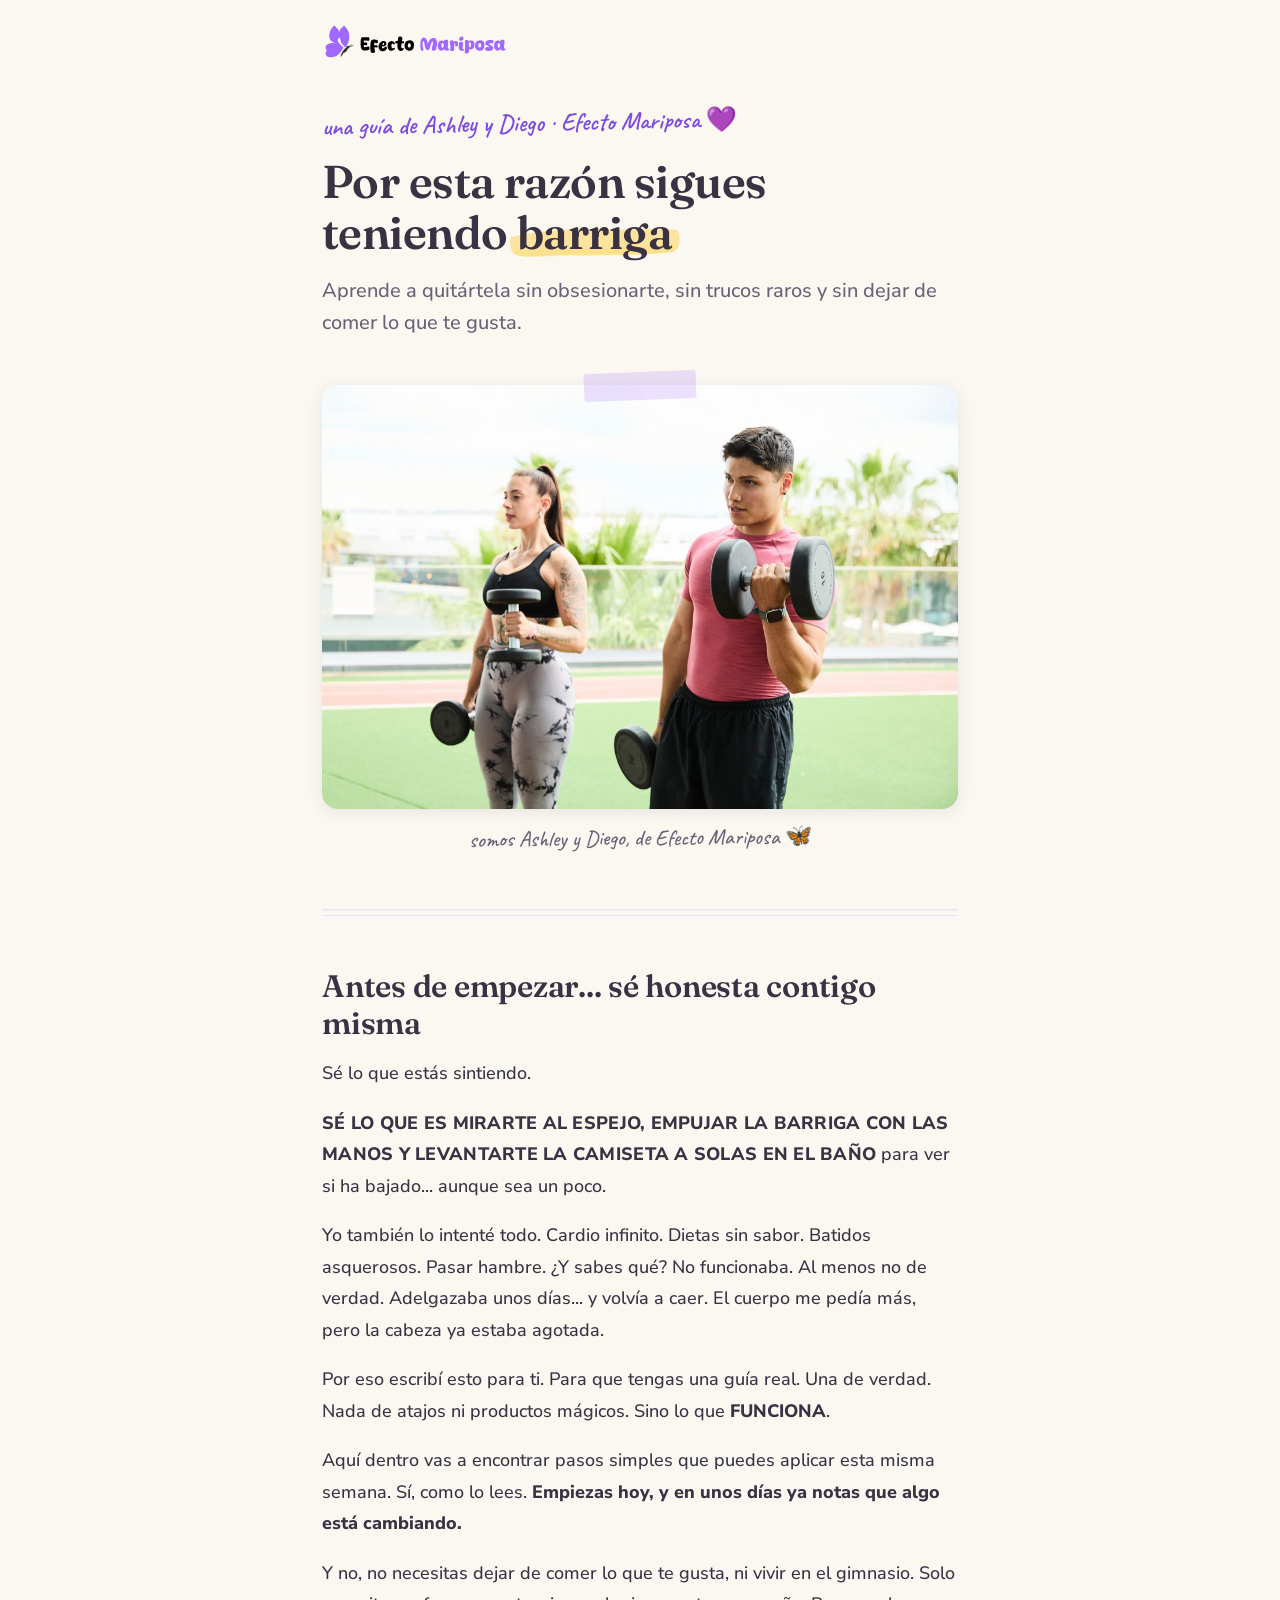
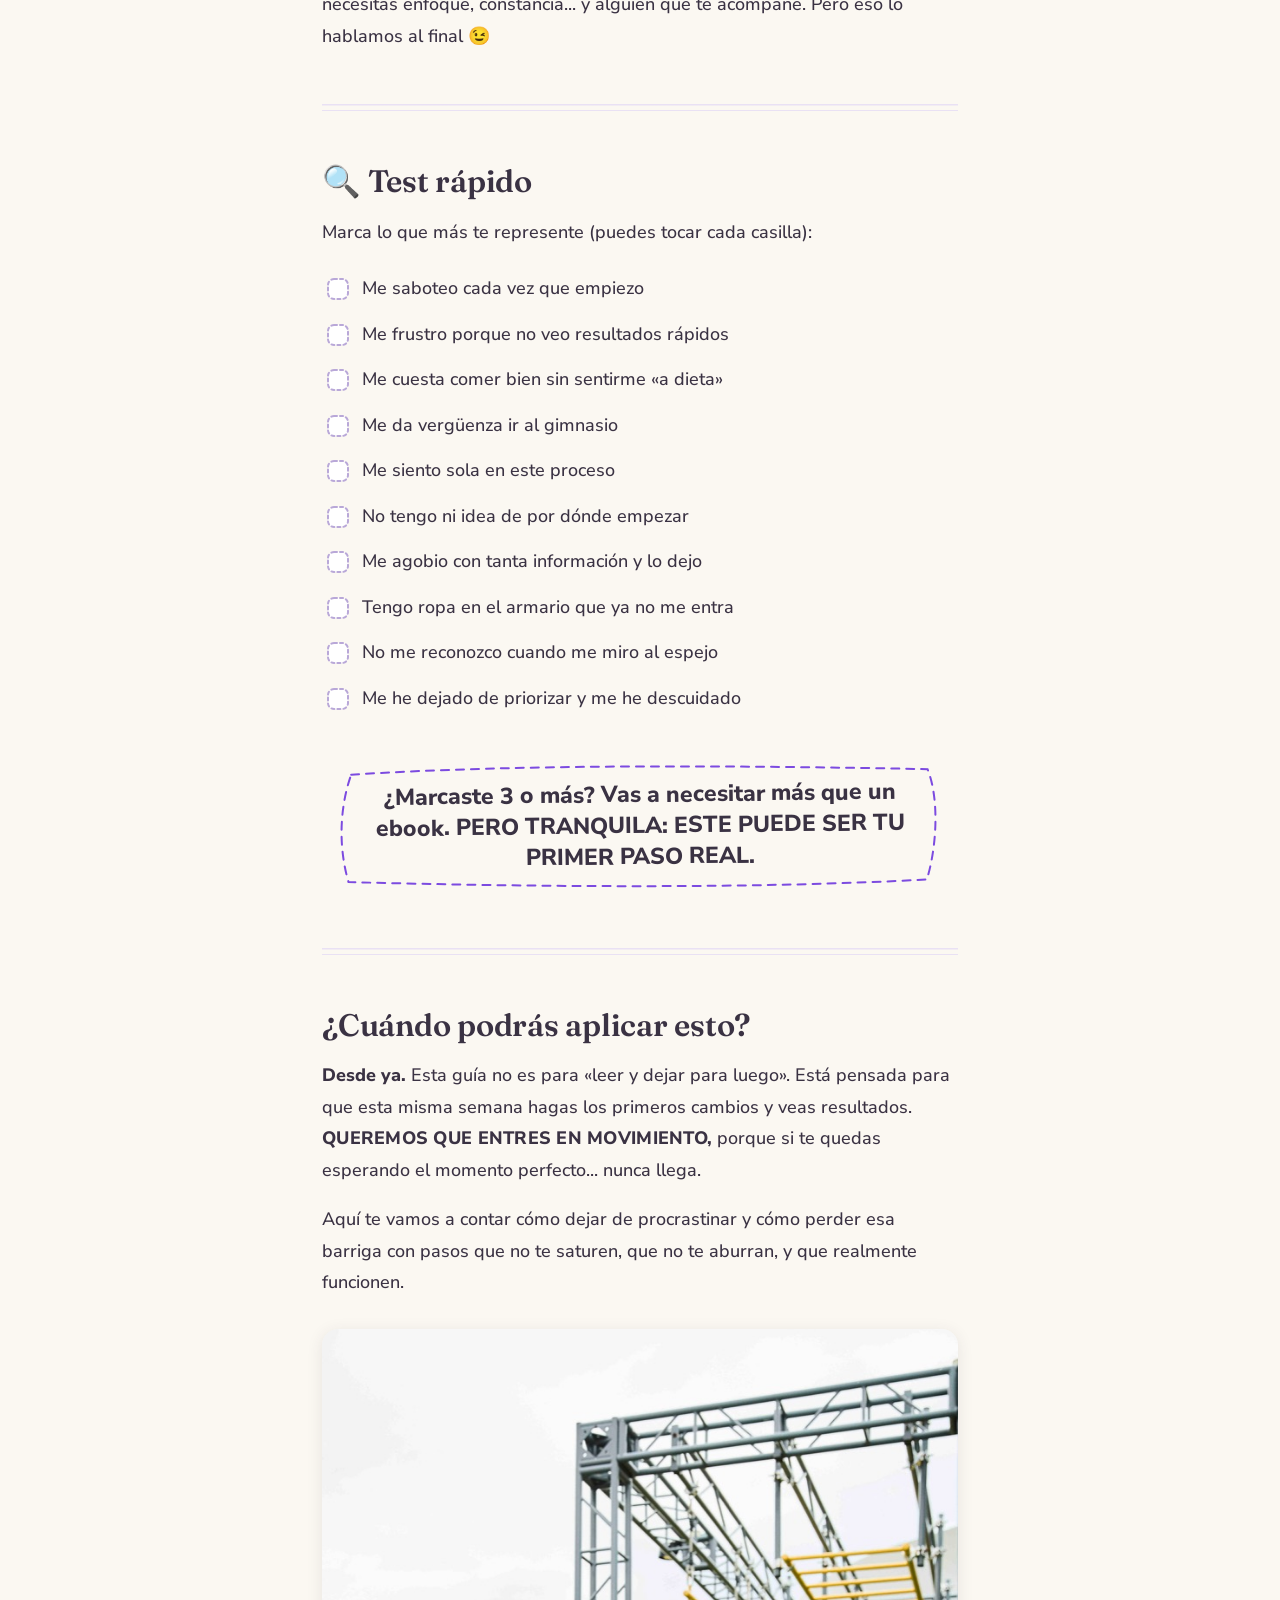
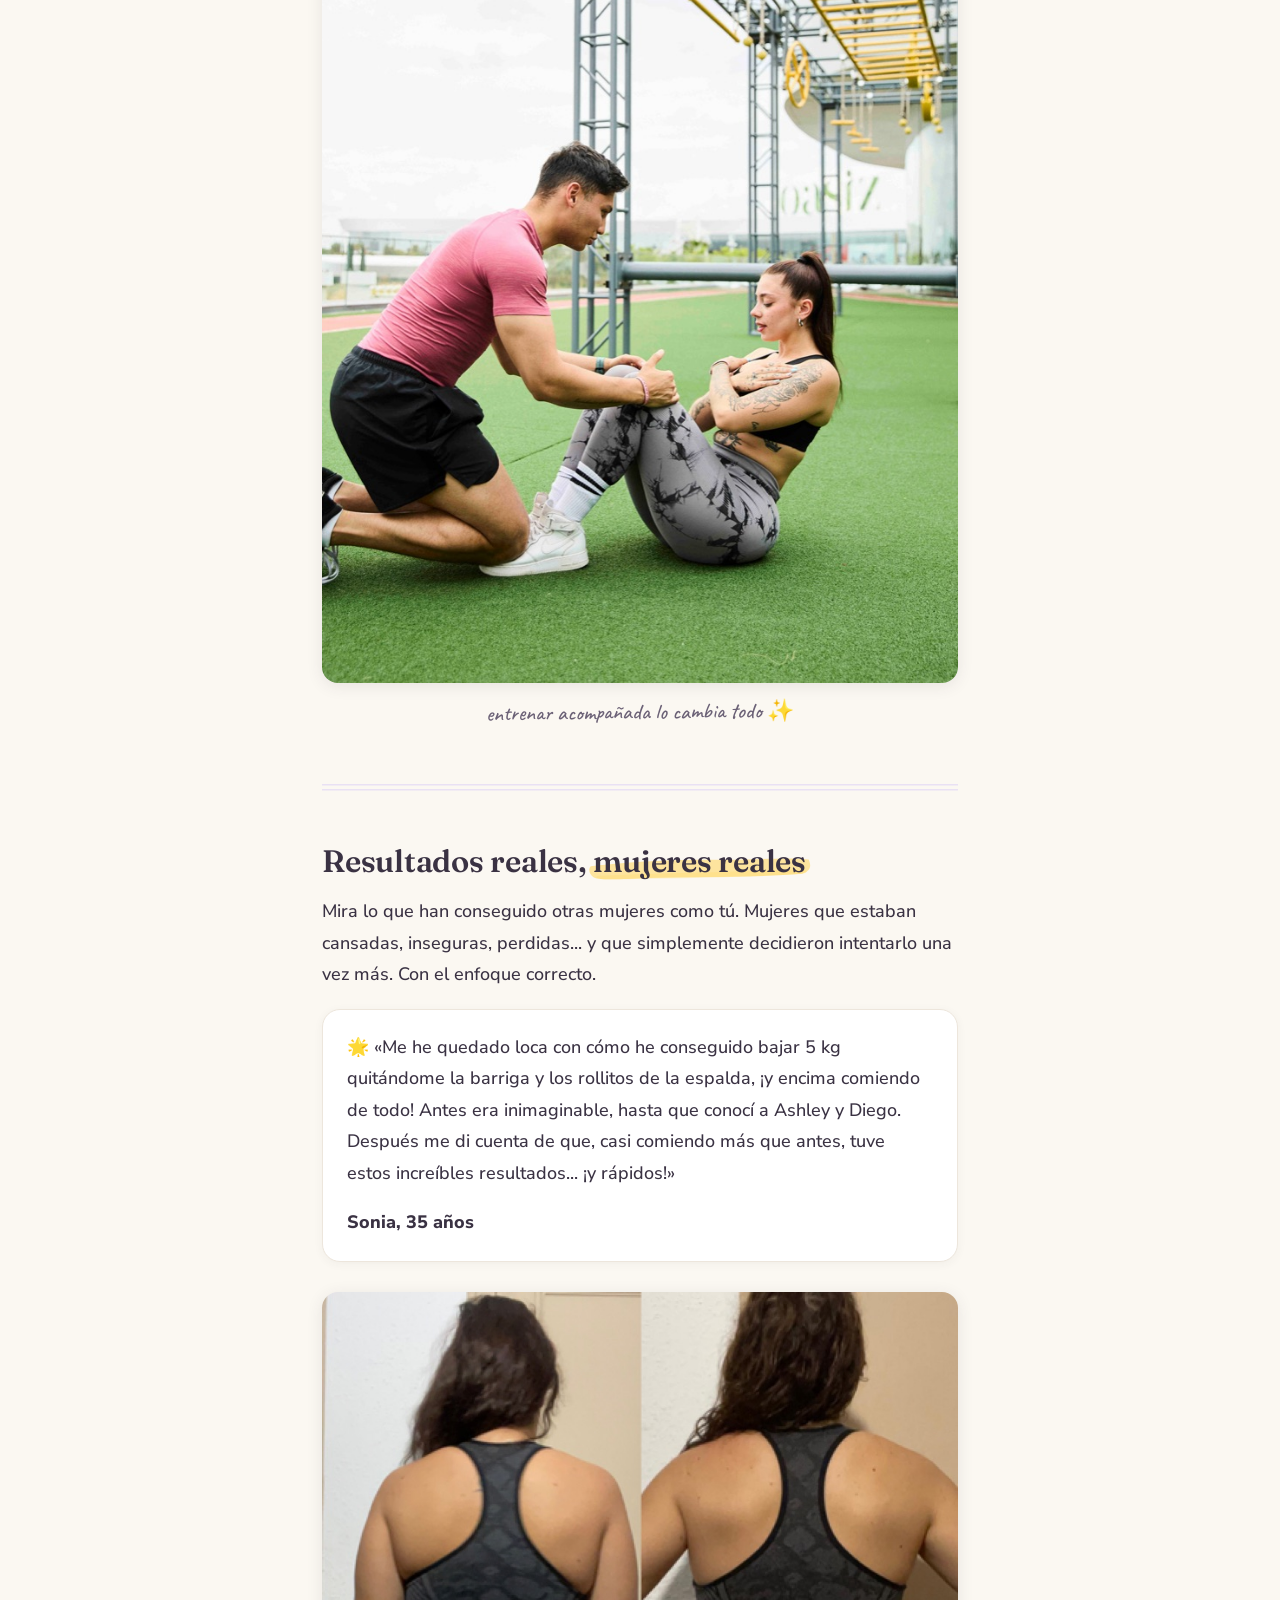
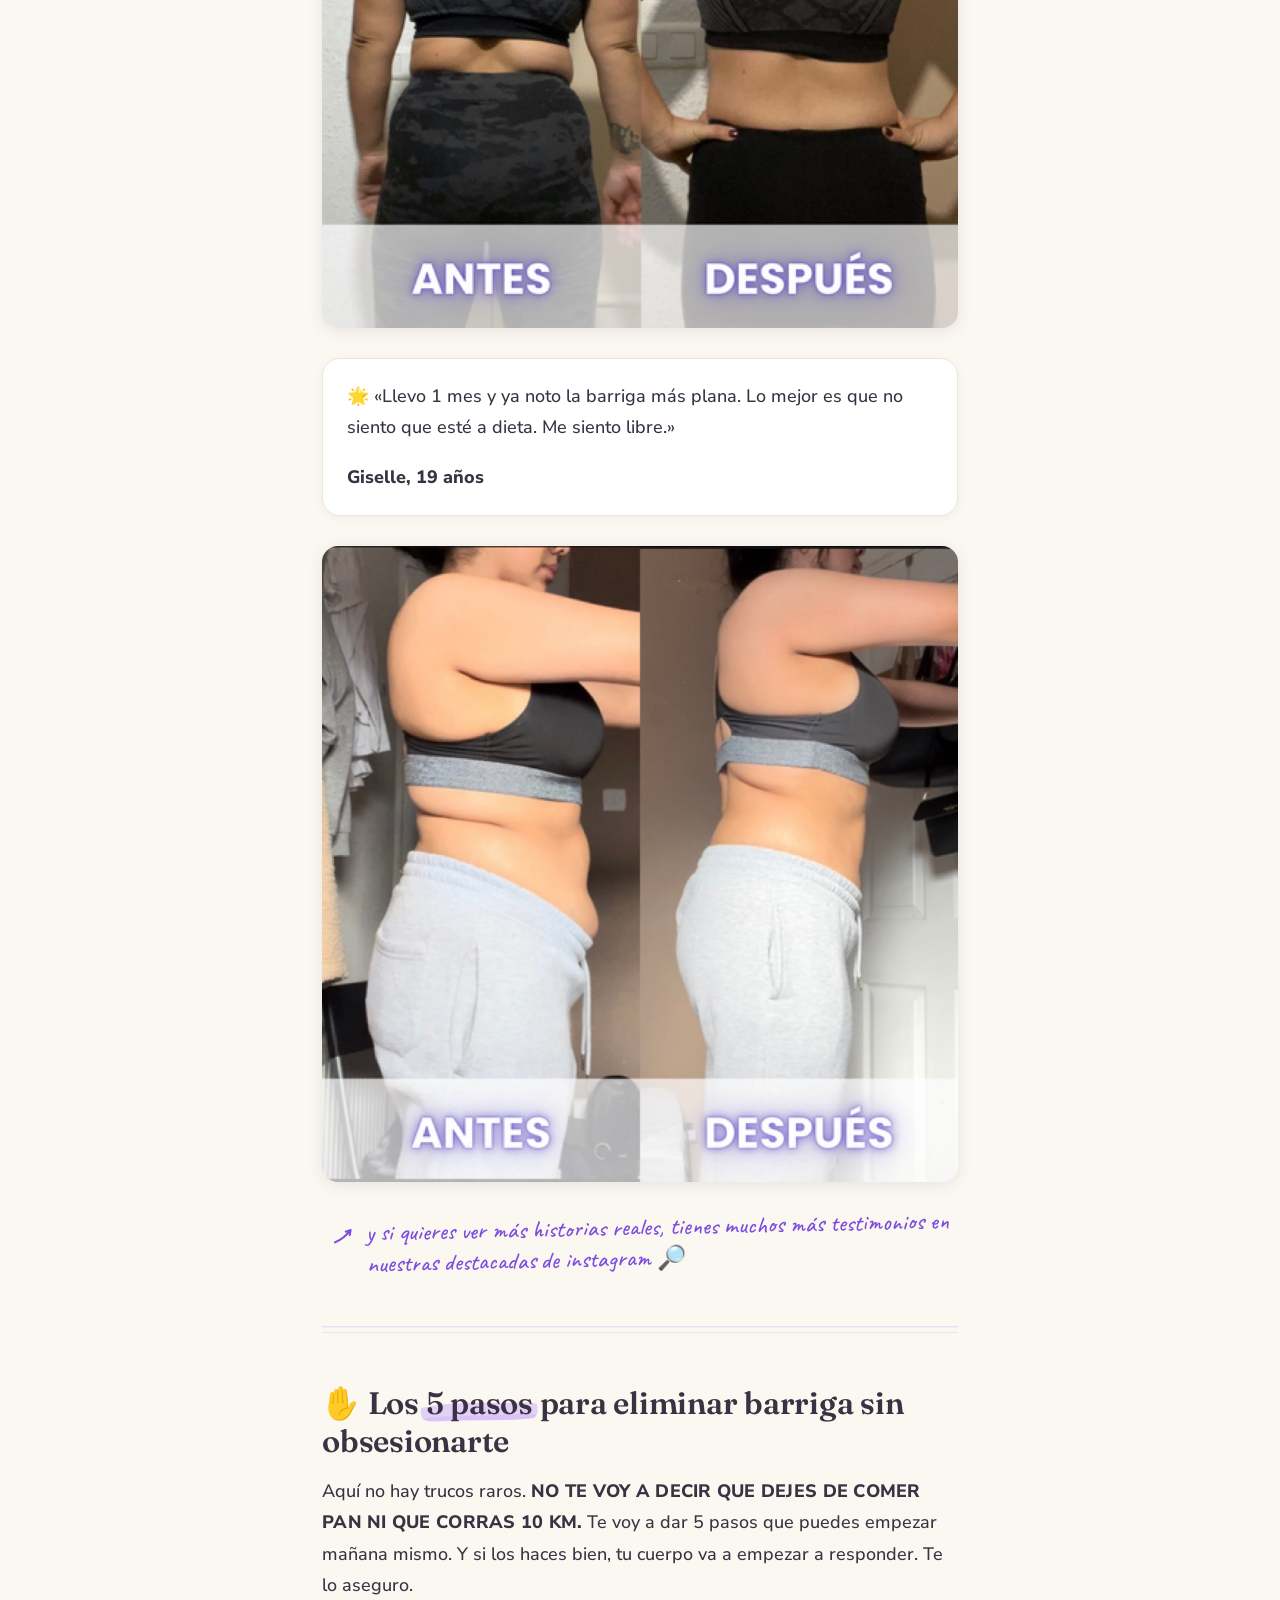
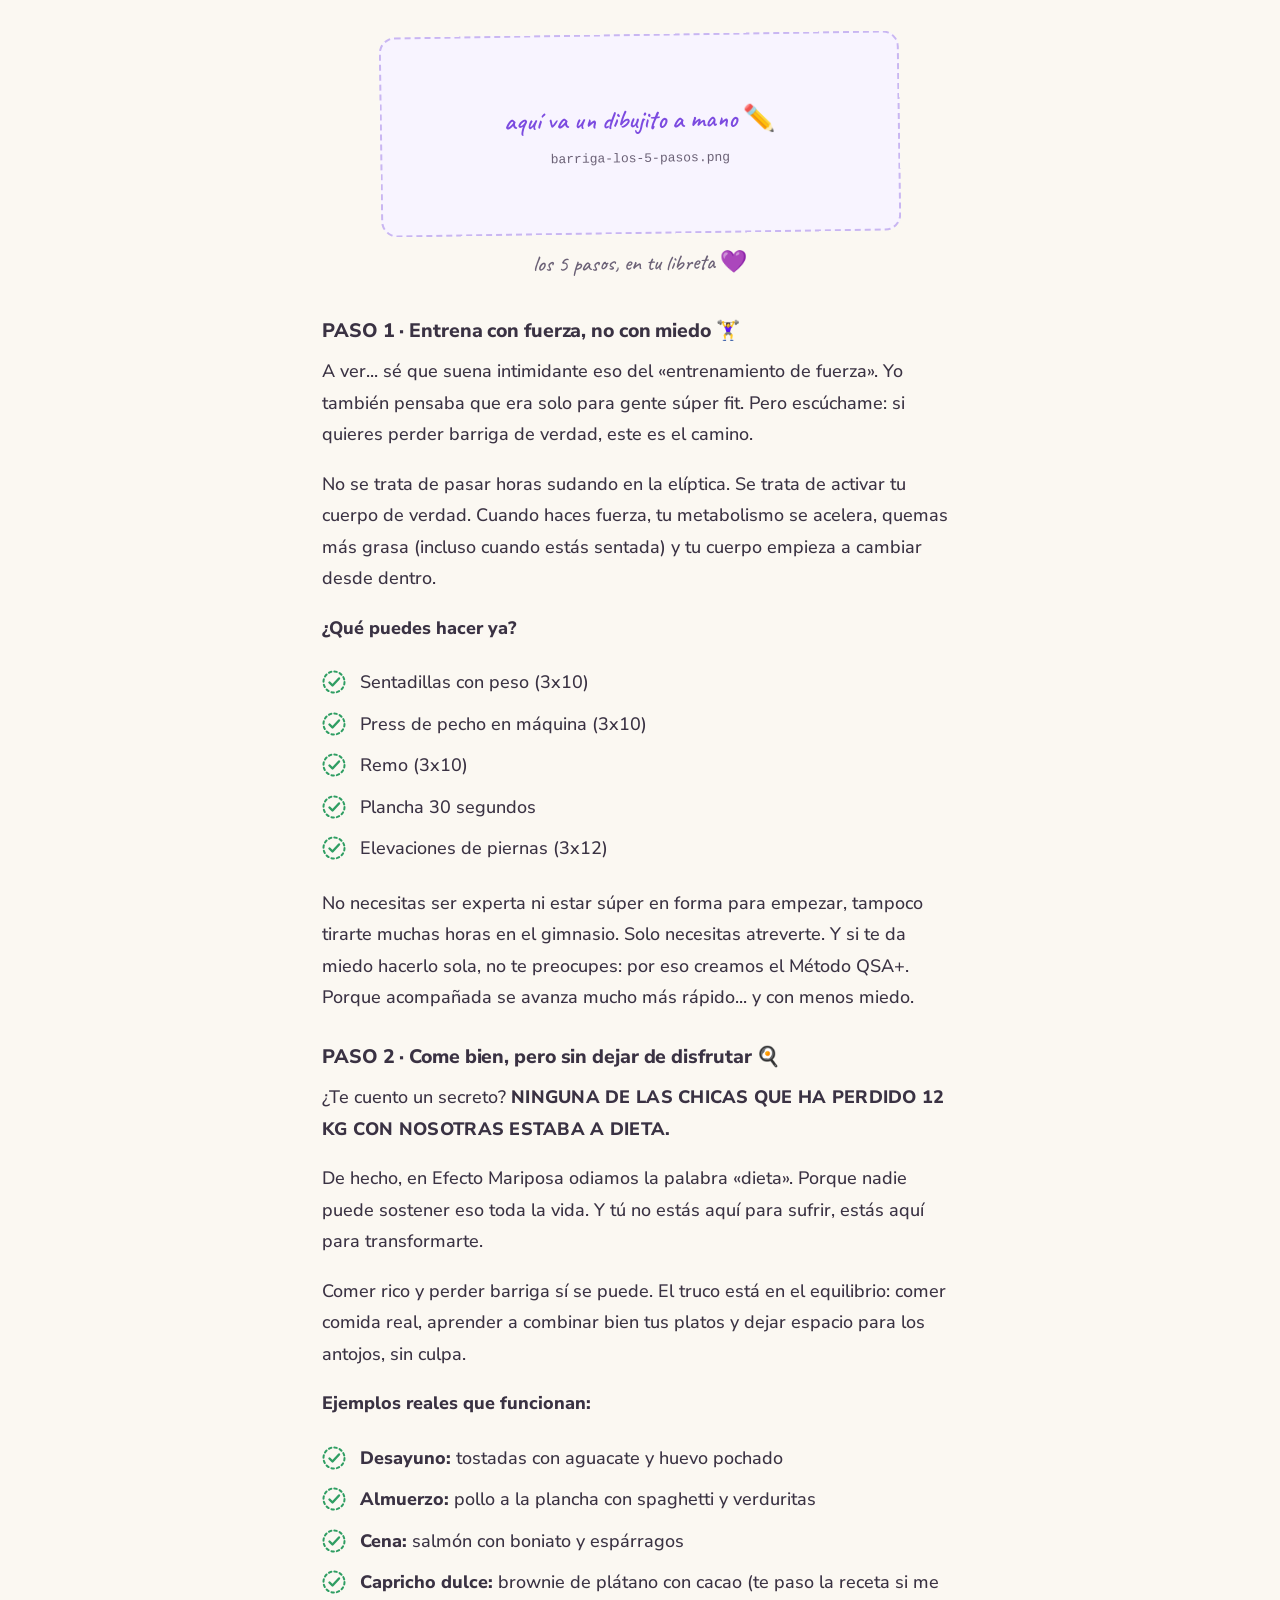
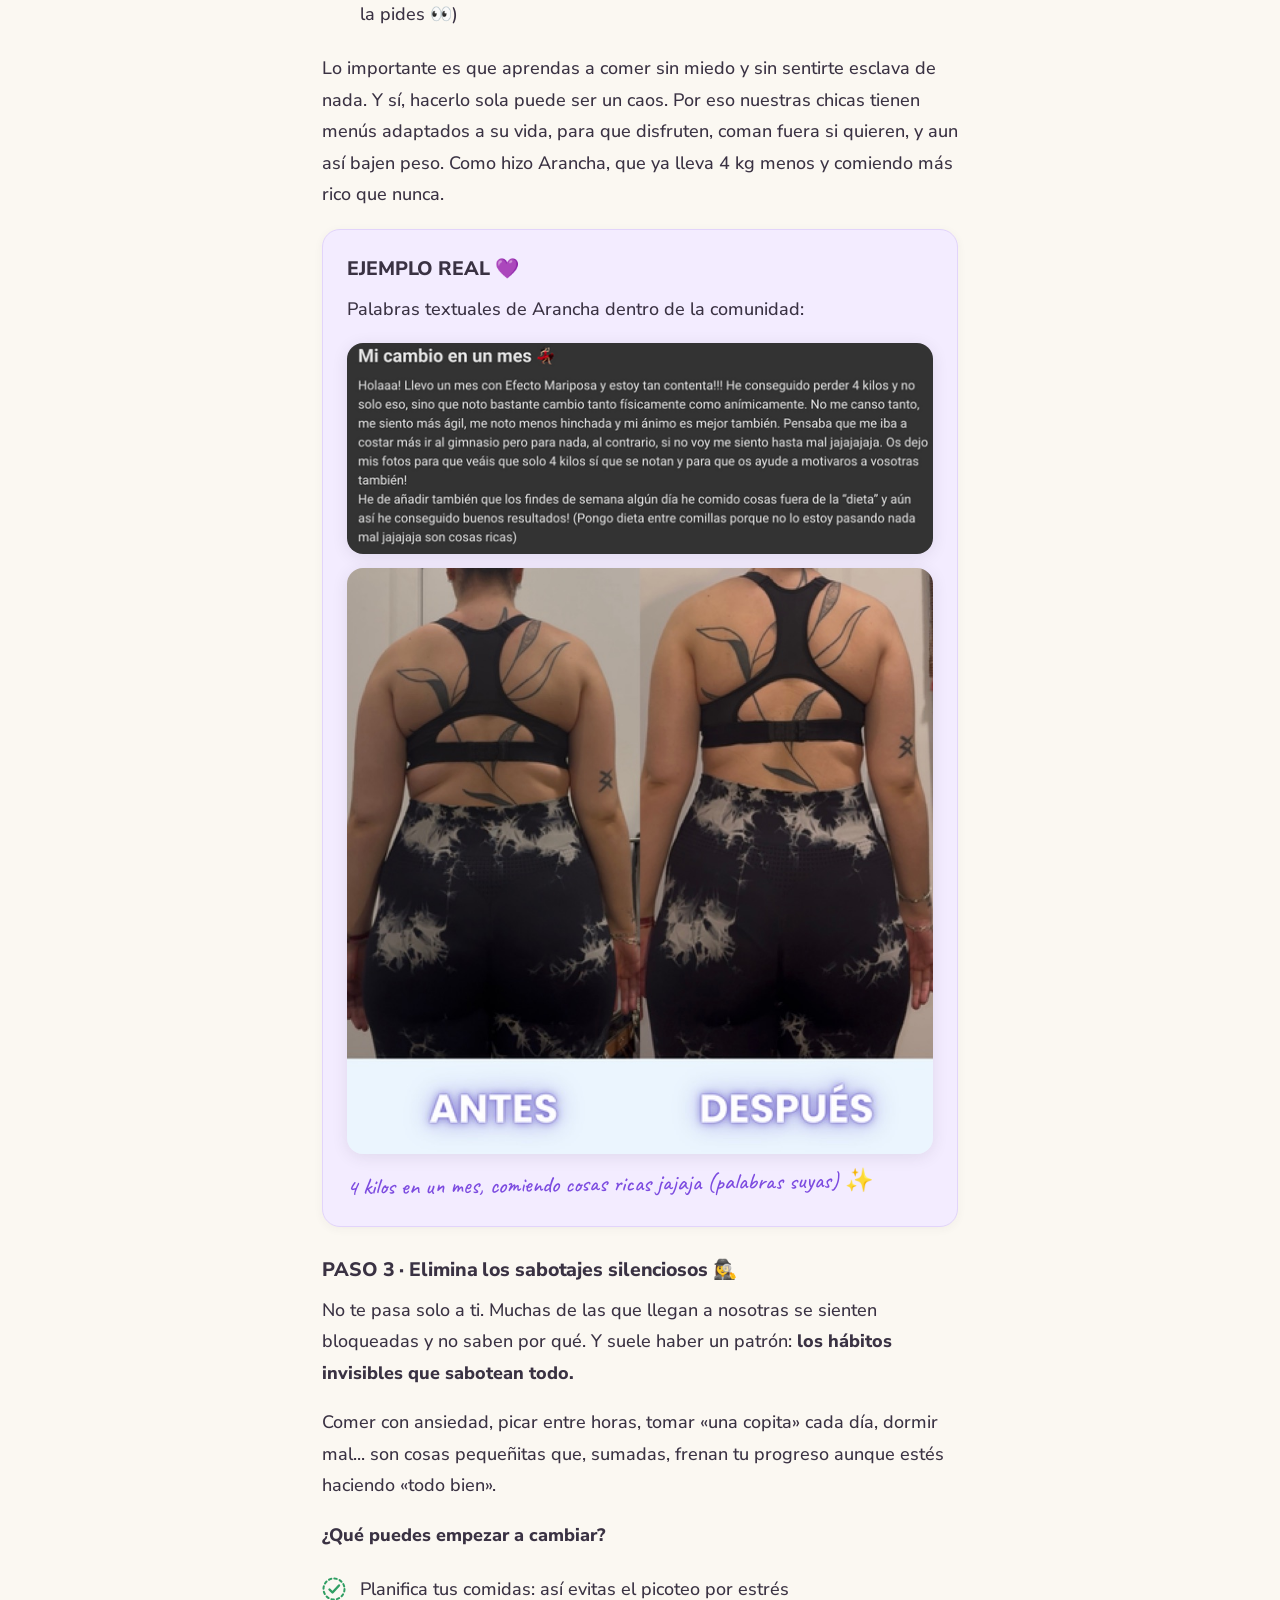
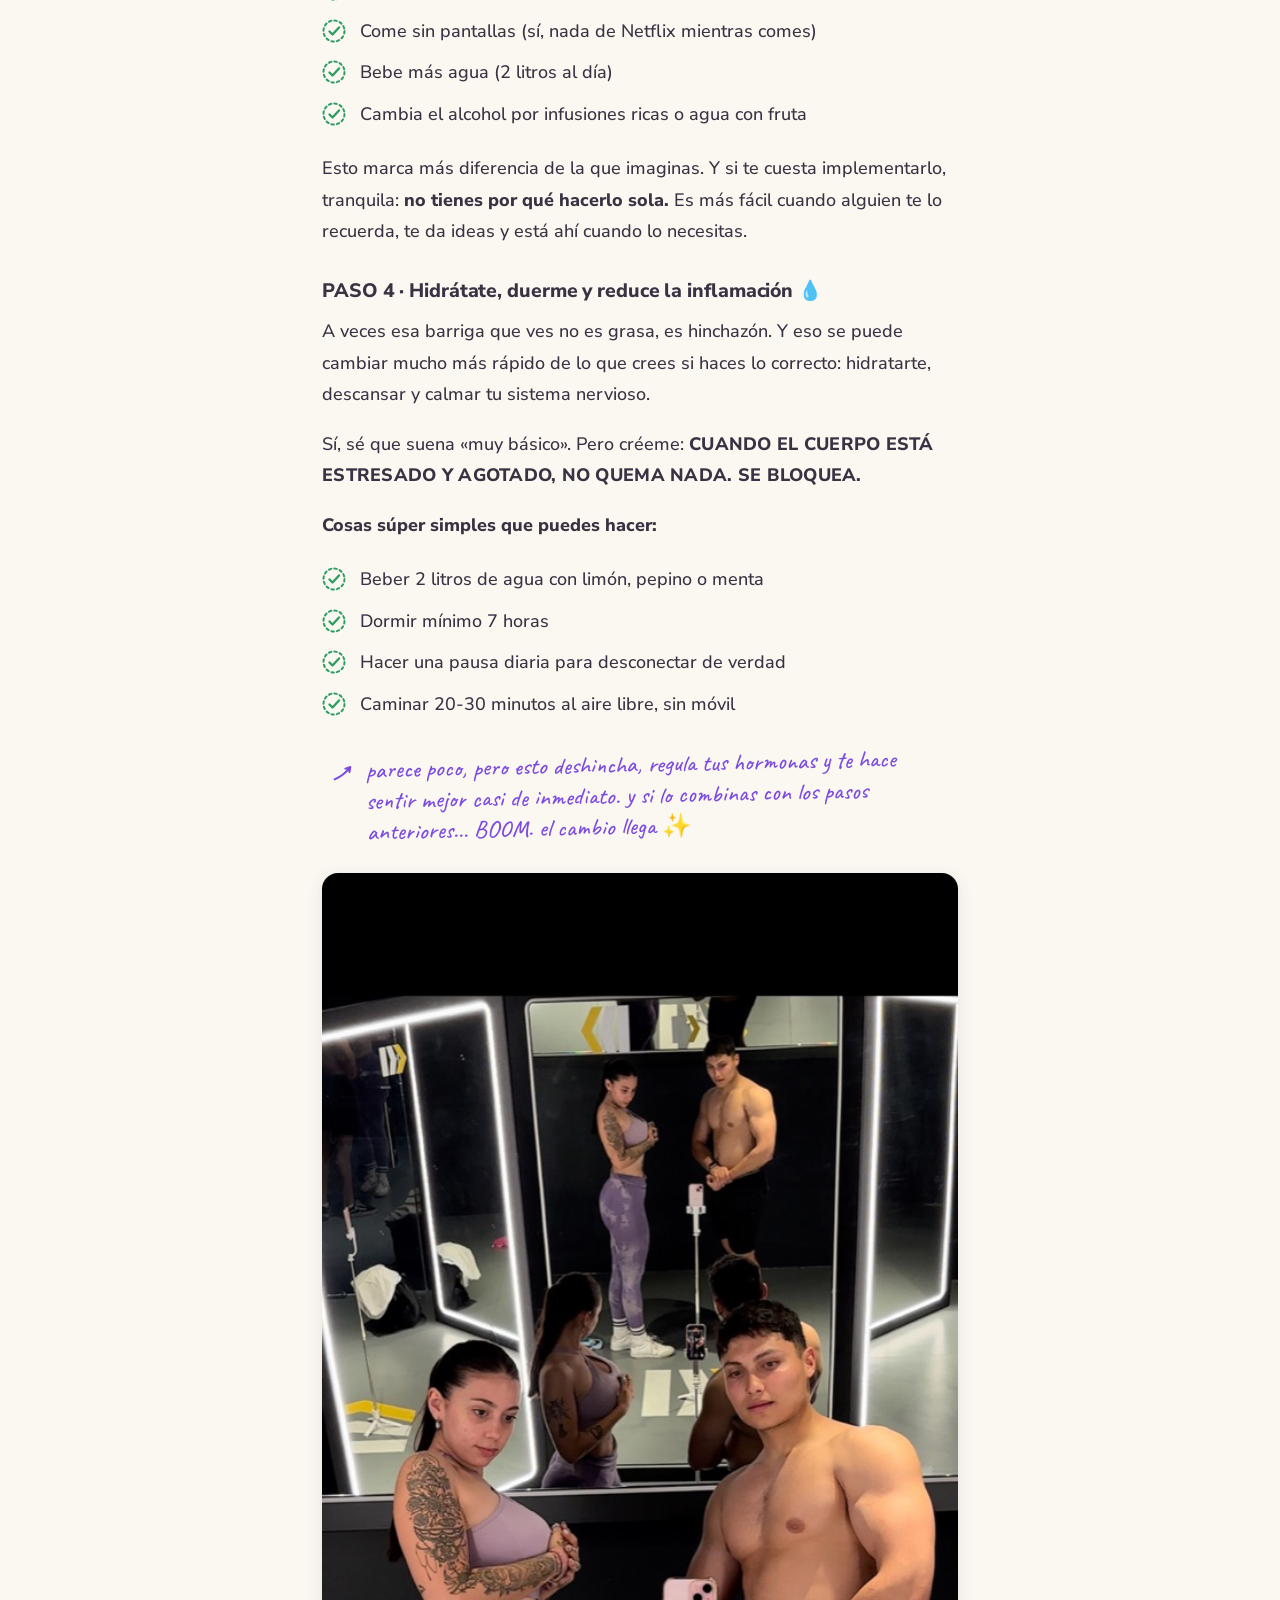
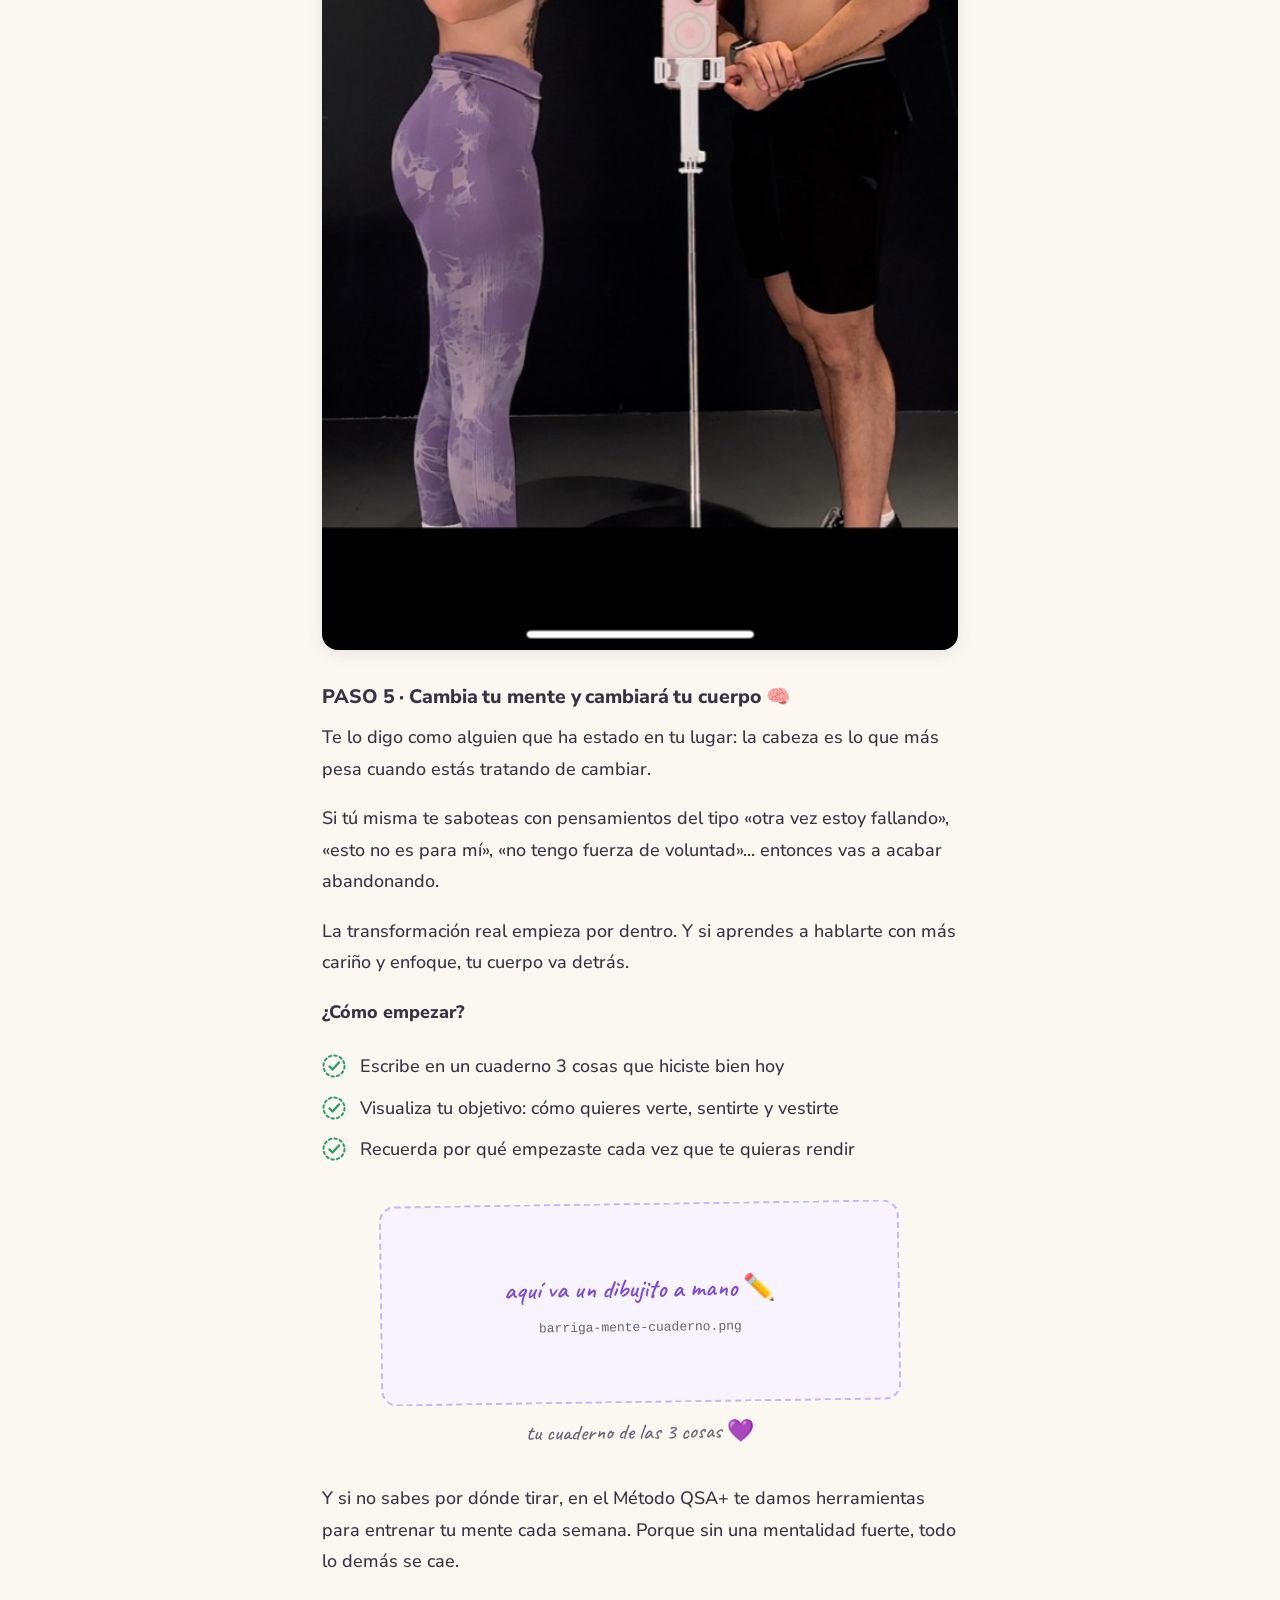
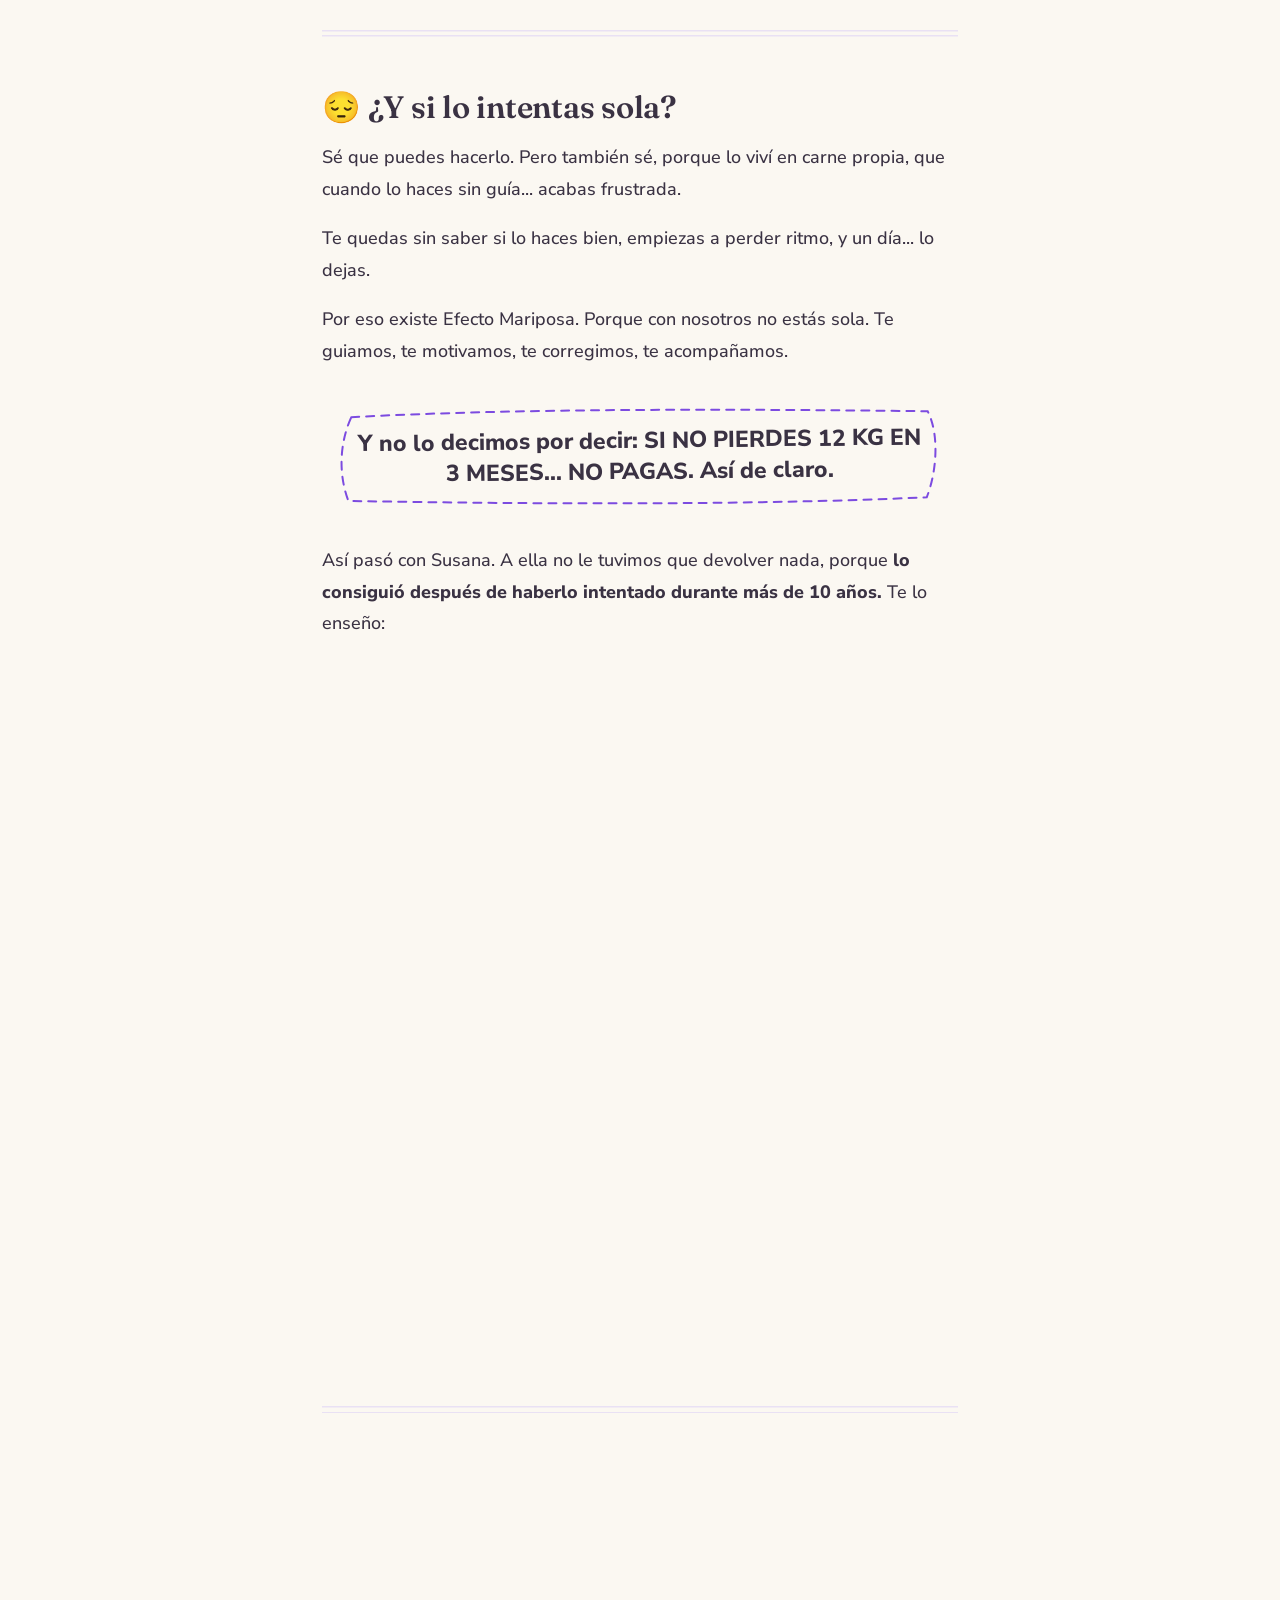
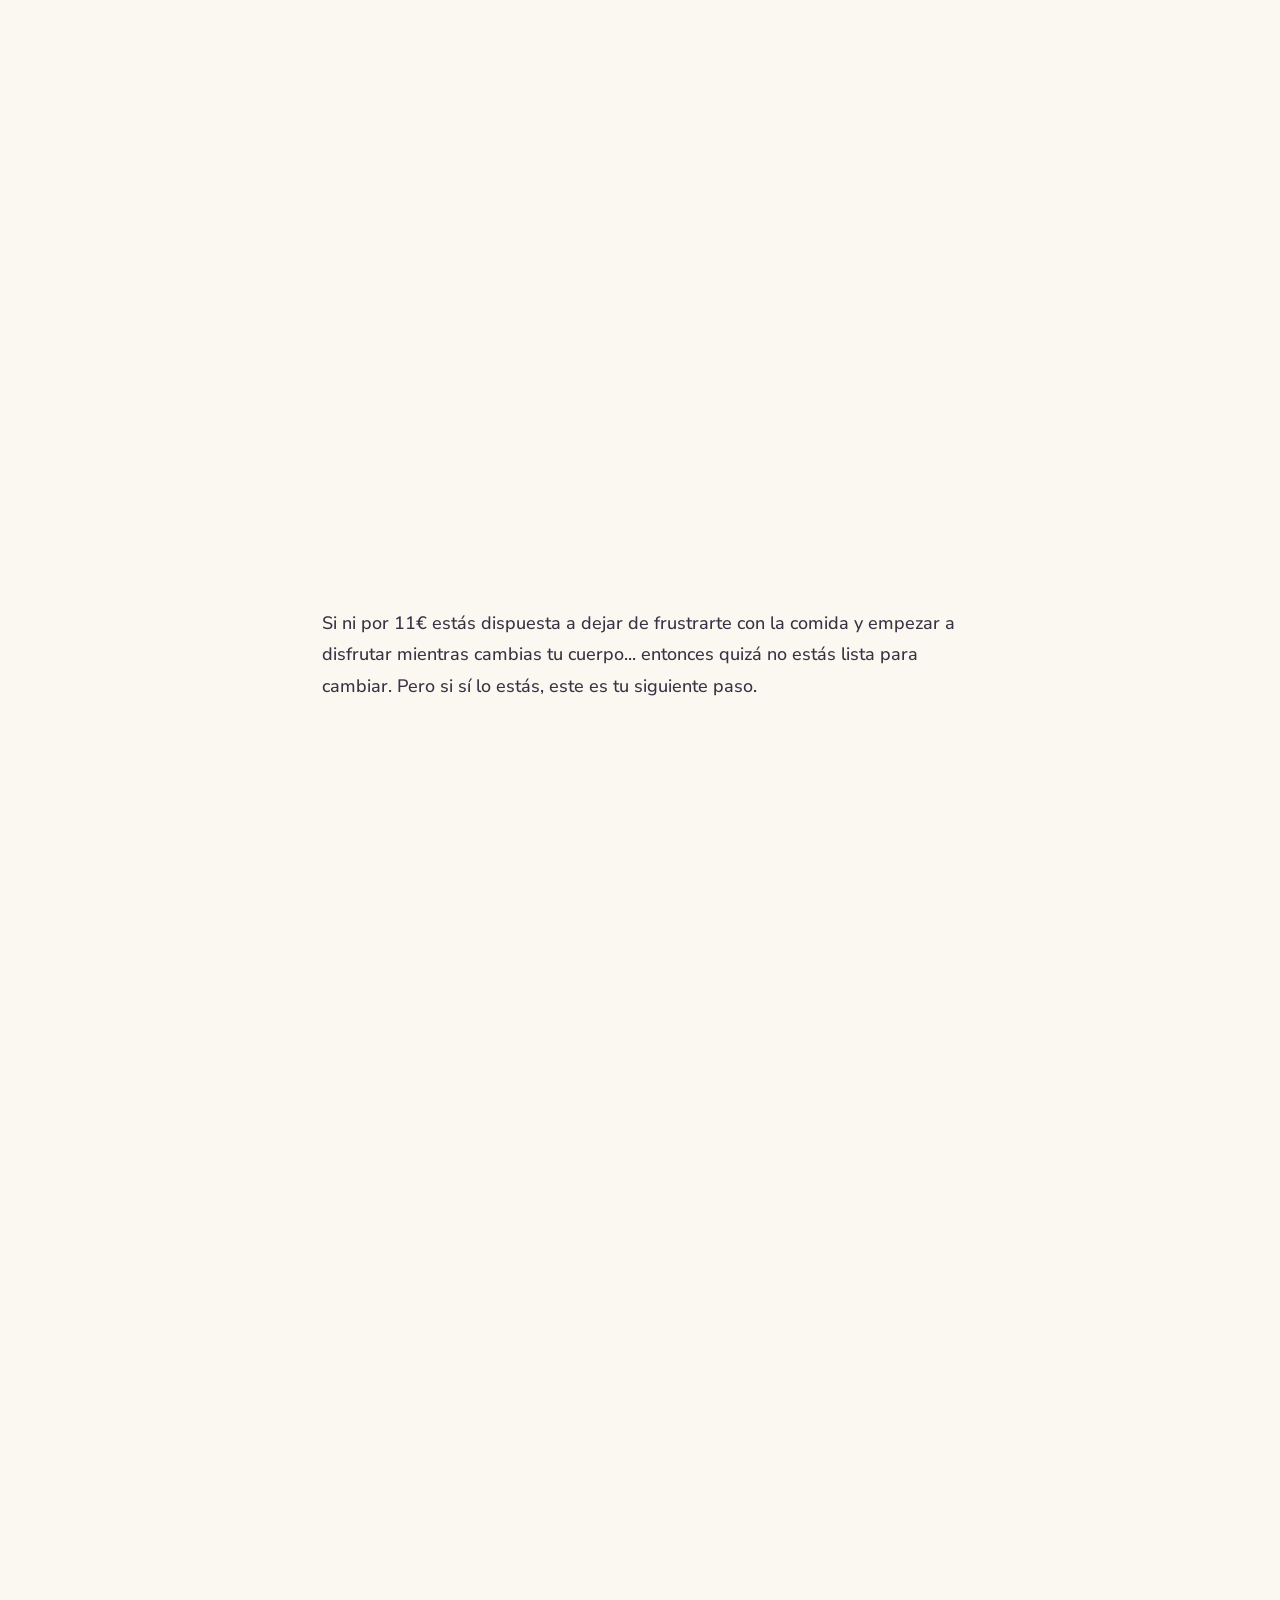
==== guia-barriga/index.html @ 2eadba4c "Recursos web Efecto Mariposa: 6 guias estilo libreta (barriga, desayunos, cenas, inflamacion, test, " ====
<!DOCTYPE html>
<html lang="es">
<head>
<meta charset="utf-8">
<meta name="viewport" content="width=device-width,initial-scale=1">
<meta name="robots" content="noindex,nofollow">
<title>Por esta razón sigues teniendo barriga · Efecto Mariposa</title>
<meta name="description" content="Aprende a quitarte la barriga sin obsesionarte: test rápido, los 5 pasos reales y resultados de mujeres reales. Una guía de Ashley y Diego · Efecto Mariposa.">
<meta property="og:title" content="Por esta razón sigues teniendo barriga 🦋">
<meta property="og:description" content="Aprende a quitártela sin obsesionarte y sin dejar de comer lo que te gusta. Una guía de Ashley y Diego 💜">
<meta property="og:image" content="https://daniel-figutech.github.io/em-recursos/assets/img/barriga-pesas.jpg">
<link rel="icon" href="data:image/svg+xml,<svg xmlns=%22http://www.w3.org/2000/svg%22 viewBox=%220 0 100 100%22><text y=%22.9em%22 font-size=%2290%22>🦋</text></svg>">
<link rel="preconnect" href="https://fonts.googleapis.com">
<link rel="preconnect" href="https://fonts.gstatic.com" crossorigin>
<link href="https://fonts.googleapis.com/css2?family=Caveat:wght@500;600;700&family=Fraunces:opsz,wght@9..144,500;9..144,600&family=Nunito+Sans:opsz,wght@6..12,500;6..12,700;6..12,800&display=swap" rel="stylesheet">
<link rel="stylesheet" href="../assets/css/guia.css">
<script>document.documentElement.classList.add('js')</script>
</head>
<body>
<div class="wrap">

  <header class="top">
    <img src="../assets/img/logo-efecto-mariposa.svg" alt="Efecto Mariposa">
  </header>

  <div class="hero">
    <span class="overline">una guía de Ashley y Diego · Efecto Mariposa 💜</span>
    <h1>Por esta razón sigues teniendo <span class="mark"><span class="t">barriga</span><svg class="brush" viewBox="0 0 320 50" preserveAspectRatio="none" aria-hidden="true"><path d="M4,18 C60,9 130,8 195,11 C250,13 288,9 316,15 C320,30 318,39 306,44 C245,50 150,44 86,45 C50,46 18,48 8,41 C1,34 0,23 4,18 Z"/><path class="ink2" d="M14,38 C100,35 210,37 302,35 C313,35 317,41 307,44 C220,49 110,47 28,46 C16,45 7,42 14,38 Z"/></svg></span></h1>
    <p class="sub">Aprende a quitártela sin obsesionarte, sin trucos raros y sin dejar de comer lo que te gusta.</p>
  </div>

  <figure class="foto tape reveal">
    <img src="../assets/img/barriga-pesas.jpg" alt="Ashley y Diego entrenando con mancuernas al aire libre">
    <figcaption>somos Ashley y Diego, de Efecto Mariposa 🦋</figcaption>
  </figure>

  <hr class="raya">

  <section>
    <h2>Antes de empezar... sé honesta contigo misma</h2>
    <p>Sé lo que estás sintiendo.</p>
    <p><span class="caps">SÉ LO QUE ES MIRARTE AL ESPEJO, EMPUJAR LA BARRIGA CON LAS MANOS Y LEVANTARTE LA CAMISETA A SOLAS EN EL BAÑO</span> para ver si ha bajado... aunque sea un poco.</p>
    <p>Yo también lo intenté todo. Cardio infinito. Dietas sin sabor. Batidos asquerosos. Pasar hambre. ¿Y sabes qué? No funcionaba. Al menos no de verdad. Adelgazaba unos días... y volvía a caer. El cuerpo me pedía más, pero la cabeza ya estaba agotada.</p>
    <p>Por eso escribí esto para ti. Para que tengas una guía real. Una de verdad. Nada de atajos ni productos mágicos. Sino lo que <strong>FUNCIONA</strong>.</p>
    <p>Aquí dentro vas a encontrar pasos simples que puedes aplicar esta misma semana. Sí, como lo lees. <strong>Empiezas hoy, y en unos días ya notas que algo está cambiando.</strong></p>
    <p>Y no, no necesitas dejar de comer lo que te gusta, ni vivir en el gimnasio. Solo necesitas enfoque, constancia... y alguien que te acompañe. Pero eso lo hablamos al final 😉</p>
  </section>

  <hr class="raya">

  <section>
    <h2>🔍 Test rápido</h2>
    <p>Marca lo que más te represente (puedes tocar cada casilla):</p>
    <ul class="marca">
      <li><label><input type="checkbox" data-recuerda="t1"><span>Me saboteo cada vez que empiezo</span></label></li>
      <li><label><input type="checkbox" data-recuerda="t2"><span>Me frustro porque no veo resultados rápidos</span></label></li>
      <li><label><input type="checkbox" data-recuerda="t3"><span>Me cuesta comer bien sin sentirme «a dieta»</span></label></li>
      <li><label><input type="checkbox" data-recuerda="t4"><span>Me da vergüenza ir al gimnasio</span></label></li>
      <li><label><input type="checkbox" data-recuerda="t5"><span>Me siento sola en este proceso</span></label></li>
      <li><label><input type="checkbox" data-recuerda="t6"><span>No tengo ni idea de por dónde empezar</span></label></li>
      <li><label><input type="checkbox" data-recuerda="t7"><span>Me agobio con tanta información y lo dejo</span></label></li>
      <li><label><input type="checkbox" data-recuerda="t8"><span>Tengo ropa en el armario que ya no me entra</span></label></li>
      <li><label><input type="checkbox" data-recuerda="t9"><span>No me reconozco cuando me miro al espejo</span></label></li>
      <li><label><input type="checkbox" data-recuerda="t10"><span>Me he dejado de priorizar y me he descuidado</span></label></li>
    </ul>
    <div class="callout"><span class="t">¿Marcaste 3 o más? Vas a necesitar más que un ebook. PERO TRANQUILA: ESTE PUEDE SER TU PRIMER PASO REAL.</span><svg class="box" viewBox="0 0 320 96" preserveAspectRatio="none" aria-hidden="true"><path d="M15,11 C100,5 210,8 305,12 C311,33 309,66 304,87 C220,92 108,89 13,84 C8,60 9,33 15,11 Z" fill="none" stroke-width="2" stroke-dasharray="8 7" stroke-linecap="round" vector-effect="non-scaling-stroke"/></svg></div>
  </section>

  <hr class="raya">

  <section>
    <h2>¿Cuándo podrás aplicar esto?</h2>
    <p><strong>Desde ya.</strong> Esta guía no es para «leer y dejar para luego». Está pensada para que esta misma semana hagas los primeros cambios y veas resultados. <span class="caps">QUEREMOS QUE ENTRES EN MOVIMIENTO,</span> porque si te quedas esperando el momento perfecto... nunca llega.</p>
    <p>Aquí te vamos a contar cómo dejar de procrastinar y cómo perder esa barriga con pasos que no te saturen, que no te aburran, y que realmente funcionen.</p>
    <figure class="foto reveal">
      <img src="../assets/img/barriga-entrenando.jpg" alt="Diego entrenando con una alumna al aire libre" loading="lazy">
      <figcaption>entrenar acompañada lo cambia todo ✨</figcaption>
    </figure>
  </section>

  <hr class="raya">

  <section>
    <h2>Resultados reales, <span class="mark"><span class="t">mujeres reales</span><svg class="brush" viewBox="0 0 320 50" preserveAspectRatio="none" aria-hidden="true"><path d="M4,18 C60,9 130,8 195,11 C250,13 288,9 316,15 C320,30 318,39 306,44 C245,50 150,44 86,45 C50,46 18,48 8,41 C1,34 0,23 4,18 Z"/><path class="ink2" d="M14,38 C100,35 210,37 302,35 C313,35 317,41 307,44 C220,49 110,47 28,46 C16,45 7,42 14,38 Z"/></svg></span></h2>
    <p>Mira lo que han conseguido otras mujeres como tú. Mujeres que estaban cansadas, inseguras, perdidas... y que simplemente decidieron intentarlo una vez más. Con el enfoque correcto.</p>

    <div class="card reveal">
      <p>🌟 «Me he quedado loca con cómo he conseguido bajar 5 kg quitándome la barriga y los rollitos de la espalda, ¡y encima comiendo de todo! Antes era inimaginable, hasta que conocí a Ashley y Diego. Después me di cuenta de que, casi comiendo más que antes, tuve estos increíbles resultados... ¡y rápidos!»</p>
      <p style="margin:0"><strong>Sonia, 35 años</strong></p>
    </div>
    <figure class="foto reveal">
      <img src="../assets/img/ba-sonia.jpg" alt="Antes y después de Sonia, alumna de Efecto Mariposa" loading="lazy">
    </figure>

    <div class="card reveal">
      <p>🌟 «Llevo 1 mes y ya noto la barriga más plana. Lo mejor es que no siento que esté a dieta. Me siento libre.»</p>
      <p style="margin:0"><strong>Giselle, 19 años</strong></p>
    </div>
    <figure class="foto reveal">
      <img src="../assets/img/ba-giselle.jpg" alt="Antes y después de Giselle, alumna de Efecto Mariposa" loading="lazy">
    </figure>

    <p class="nota-mano">y si quieres ver más historias reales, tienes muchos más testimonios en nuestras destacadas de instagram 🔎</p>
  </section>

  <hr class="raya">

  <section>
    <h2>✋ Los <span class="mark m2"><span class="t">5 pasos</span><svg class="brush" viewBox="0 0 320 50" preserveAspectRatio="none" aria-hidden="true"><path d="M4,18 C60,9 130,8 195,11 C250,13 288,9 316,15 C320,30 318,39 306,44 C245,50 150,44 86,45 C50,46 18,48 8,41 C1,34 0,23 4,18 Z"/><path class="ink2" d="M14,38 C100,35 210,37 302,35 C313,35 317,41 307,44 C220,49 110,47 28,46 C16,45 7,42 14,38 Z"/></svg></span> para eliminar barriga sin obsesionarte</h2>
    <p>Aquí no hay trucos raros. <span class="caps">NO TE VOY A DECIR QUE DEJES DE COMER PAN NI QUE CORRAS 10 KM.</span> Te voy a dar 5 pasos que puedes empezar mañana mismo. Y si los haces bien, tu cuerpo va a empezar a responder. Te lo aseguro.</p>

    <figure class="nota reveal">
      <img src="../assets/notas/barriga-los-5-pasos.png" alt="Nota escrita a mano con los 5 pasos de la guía" loading="lazy" onerror="this.closest('figure').classList.add('pendiente')">
      <span class="hueco"><b>aquí va un dibujito a mano ✏️</b><code>barriga-los-5-pasos.png</code></span>
      <figcaption>los 5 pasos, en tu libreta 💜</figcaption>
    </figure>

    <h3>PASO 1 · Entrena con fuerza, no con miedo 🏋️‍♀️</h3>
    <p>A ver... sé que suena intimidante eso del «entrenamiento de fuerza». Yo también pensaba que era solo para gente súper fit. Pero escúchame: si quieres perder barriga de verdad, este es el camino.</p>
    <p>No se trata de pasar horas sudando en la elíptica. Se trata de activar tu cuerpo de verdad. Cuando haces fuerza, tu metabolismo se acelera, quemas más grasa (incluso cuando estás sentada) y tu cuerpo empieza a cambiar desde dentro.</p>
    <p><strong>¿Qué puedes hacer ya?</strong></p>
    <ul class="si">
      <li>Sentadillas con peso (3x10)</li>
      <li>Press de pecho en máquina (3x10)</li>
      <li>Remo (3x10)</li>
      <li>Plancha 30 segundos</li>
      <li>Elevaciones de piernas (3x12)</li>
    </ul>
    <p>No necesitas ser experta ni estar súper en forma para empezar, tampoco tirarte muchas horas en el gimnasio. Solo necesitas atreverte. Y si te da miedo hacerlo sola, no te preocupes: por eso creamos el Método QSA+. Porque acompañada se avanza mucho más rápido... y con menos miedo.</p>

    <h3>PASO 2 · Come bien, pero sin dejar de disfrutar 🍳</h3>
    <p>¿Te cuento un secreto? <span class="caps">NINGUNA DE LAS CHICAS QUE HA PERDIDO 12 KG CON NOSOTRAS ESTABA A DIETA.</span></p>
    <p>De hecho, en Efecto Mariposa odiamos la palabra «dieta». Porque nadie puede sostener eso toda la vida. Y tú no estás aquí para sufrir, estás aquí para transformarte.</p>
    <p>Comer rico y perder barriga sí se puede. El truco está en el equilibrio: comer comida real, aprender a combinar bien tus platos y dejar espacio para los antojos, sin culpa.</p>
    <p><strong>Ejemplos reales que funcionan:</strong></p>
    <ul class="si">
      <li><strong>Desayuno:</strong> tostadas con aguacate y huevo pochado</li>
      <li><strong>Almuerzo:</strong> pollo a la plancha con spaghetti y verduritas</li>
      <li><strong>Cena:</strong> salmón con boniato y espárragos</li>
      <li><strong>Capricho dulce:</strong> brownie de plátano con cacao (te paso la receta si me la pides 👀)</li>
    </ul>
    <p>Lo importante es que aprendas a comer sin miedo y sin sentirte esclava de nada. Y sí, hacerlo sola puede ser un caos. Por eso nuestras chicas tienen menús adaptados a su vida, para que disfruten, coman fuera si quieren, y aun así bajen peso. Como hizo Arancha, que ya lleva 4 kg menos y comiendo más rico que nunca.</p>

    <div class="card morada reveal">
      <h3>EJEMPLO REAL 💜</h3>
      <p>Palabras textuales de Arancha dentro de la comunidad:</p>
      <figure class="foto" style="margin:14px 0">
        <img src="../assets/img/arancha-testimonio.png" alt="Mensaje real de Arancha en la comunidad contando su cambio en un mes" loading="lazy">
      </figure>
      <figure class="foto" style="margin:14px 0 4px">
        <img src="../assets/img/ba-arancha.jpg" alt="Antes y después de Arancha tras un mes con Efecto Mariposa" loading="lazy">
      </figure>
      <p style="margin:0"><span class="remate">4 kilos en un mes, comiendo cosas ricas jajaja (palabras suyas) ✨</span></p>
    </div>

    <h3>PASO 3 · Elimina los sabotajes silenciosos 🕵️‍♀️</h3>
    <p>No te pasa solo a ti. Muchas de las que llegan a nosotras se sienten bloqueadas y no saben por qué. Y suele haber un patrón: <strong>los hábitos invisibles que sabotean todo.</strong></p>
    <p>Comer con ansiedad, picar entre horas, tomar «una copita» cada día, dormir mal... son cosas pequeñitas que, sumadas, frenan tu progreso aunque estés haciendo «todo bien».</p>
    <p><strong>¿Qué puedes empezar a cambiar?</strong></p>
    <ul class="si">
      <li>Planifica tus comidas: así evitas el picoteo por estrés</li>
      <li>Come sin pantallas (sí, nada de Netflix mientras comes)</li>
      <li>Bebe más agua (2 litros al día)</li>
      <li>Cambia el alcohol por infusiones ricas o agua con fruta</li>
    </ul>
    <p>Esto marca más diferencia de la que imaginas. Y si te cuesta implementarlo, tranquila: <strong>no tienes por qué hacerlo sola.</strong> Es más fácil cuando alguien te lo recuerda, te da ideas y está ahí cuando lo necesitas.</p>

    <h3>PASO 4 · Hidrátate, duerme y reduce la inflamación 💧</h3>
    <p>A veces esa barriga que ves no es grasa, es hinchazón. Y eso se puede cambiar mucho más rápido de lo que crees si haces lo correcto: hidratarte, descansar y calmar tu sistema nervioso.</p>
    <p>Sí, sé que suena «muy básico». Pero créeme: <span class="caps">CUANDO EL CUERPO ESTÁ ESTRESADO Y AGOTADO, NO QUEMA NADA. SE BLOQUEA.</span></p>
    <p><strong>Cosas súper simples que puedes hacer:</strong></p>
    <ul class="si">
      <li>Beber 2 litros de agua con limón, pepino o menta</li>
      <li>Dormir mínimo 7 horas</li>
      <li>Hacer una pausa diaria para desconectar de verdad</li>
      <li>Caminar 20-30 minutos al aire libre, sin móvil</li>
    </ul>
    <p class="nota-mano">parece poco, pero esto deshincha, regula tus hormonas y te hace sentir mejor casi de inmediato. y si lo combinas con los pasos anteriores... BOOM. el cambio llega ✨</p>
    <figure class="foto reveal">
      <img src="../assets/img/barriga-espejo.jpg" alt="Ashley y Diego en el gimnasio, selfie frente al espejo" loading="lazy">
    </figure>

    <h3>PASO 5 · Cambia tu mente y cambiará tu cuerpo 🧠</h3>
    <p>Te lo digo como alguien que ha estado en tu lugar: la cabeza es lo que más pesa cuando estás tratando de cambiar.</p>
    <p>Si tú misma te saboteas con pensamientos del tipo «otra vez estoy fallando», «esto no es para mí», «no tengo fuerza de voluntad»... entonces vas a acabar abandonando.</p>
    <p>La transformación real empieza por dentro. Y si aprendes a hablarte con más cariño y enfoque, tu cuerpo va detrás.</p>
    <p><strong>¿Cómo empezar?</strong></p>
    <ul class="si">
      <li>Escribe en un cuaderno 3 cosas que hiciste bien hoy</li>
      <li>Visualiza tu objetivo: cómo quieres verte, sentirte y vestirte</li>
      <li>Recuerda por qué empezaste cada vez que te quieras rendir</li>
    </ul>
    <figure class="nota reveal">
      <img src="../assets/notas/barriga-mente-cuaderno.png" alt="Cuaderno dibujado a mano con 3 cosas que hice bien hoy" loading="lazy" onerror="this.closest('figure').classList.add('pendiente')">
      <span class="hueco"><b>aquí va un dibujito a mano ✏️</b><code>barriga-mente-cuaderno.png</code></span>
      <figcaption>tu cuaderno de las 3 cosas 💜</figcaption>
    </figure>
    <p>Y si no sabes por dónde tirar, en el Método QSA+ te damos herramientas para entrenar tu mente cada semana. Porque sin una mentalidad fuerte, todo lo demás se cae.</p>
  </section>

  <hr class="raya">

  <section>
    <h2>😔 ¿Y si lo intentas sola?</h2>
    <p>Sé que puedes hacerlo. Pero también sé, porque lo viví en carne propia, que cuando lo haces sin guía... acabas frustrada.</p>
    <p>Te quedas sin saber si lo haces bien, empiezas a perder ritmo, y un día... lo dejas.</p>
    <p>Por eso existe Efecto Mariposa. Porque con nosotros no estás sola. Te guiamos, te motivamos, te corregimos, te acompañamos.</p>
    <div class="callout"><span class="t">Y no lo decimos por decir: SI NO PIERDES 12 KG EN 3 MESES... NO PAGAS. Así de claro.</span><svg class="box" viewBox="0 0 320 96" preserveAspectRatio="none" aria-hidden="true"><path d="M15,11 C100,5 210,8 305,12 C311,33 309,66 304,87 C220,92 108,89 13,84 C8,60 9,33 15,11 Z" fill="none" stroke-width="2" stroke-dasharray="8 7" stroke-linecap="round" vector-effect="non-scaling-stroke"/></svg></div>
    <p>Así pasó con Susana. A ella no le tuvimos que devolver nada, porque <strong>lo consiguió después de haberlo intentado durante más de 10 años.</strong> Te lo enseño:</p>
    <figure class="foto reveal">
      <img src="../assets/img/ba-susana.jpg" alt="Antes y después de Susana, alumna de Efecto Mariposa" loading="lazy">
      <figcaption>susana, después de 10 años intentándolo 💜</figcaption>
    </figure>
  </section>

  <hr class="raya">

  <section>
    <div class="card morada reveal">
      <h3>🎁 Tu regalo por haber llegado hasta aquí</h3>
      <p>Por eso queremos premiarte con algo único: <strong>acceso exclusivo por solo 11€</strong> (solo por haber terminado esta guía, ni nuestras alumnas lo tienen a este precio).</p>
      <p><strong>Incluye:</strong></p>
      <ul class="si">
        <li>Mini curso con IA para convertir recetas de redes en parte de tu plan, diseñar tu menú perfecto según tus gustos y comer fuera sin miedo a «romper la dieta»</li>
        <li>Recetas adaptadas 🍽️</li>
        <li>Feedback privado por WhatsApp 📲</li>
        <li>Entrenamiento de gimnasio exclusivo: la rutina que usamos con más de 100 mujeres para eliminar barriga de forma real y duradera 🏋️‍♀️</li>
      </ul>
      <p style="text-align:center;margin-bottom:0"><a class="btn" href="https://buy.stripe.com/6oUbJ1etF4GagWJaf27EQ0t">Quiero mi acceso por 11€ 🎁</a><br><span class="remate">una vez hecho el pago, te contactamos en menos de 24h con todos los accesos ✨</span></p>
    </div>
    <p>Si ni por 11€ estás dispuesta a dejar de frustrarte con la comida y empezar a disfrutar mientras cambias tu cuerpo... entonces quizá no estás lista para cambiar. Pero si sí lo estás, este es tu siguiente paso.</p>
  </section>

  <div class="cta-final reveal">
    <div class="foto tape"><img src="../assets/img/diego-y-ashley.webp" alt="Diego y Ashley, entrenadores de Efecto Mariposa"></div>
    <h2>¿Quieres que lo hagamos juntas?</h2>
    <p>Si quieres saber cómo lo hemos hecho con <strong>cientos de mujeres</strong> que estaban justo donde estás tú hoy, perdiendo grasa comiendo lo que les gusta, sin pasar hambre y sin volver a recuperarlo, escríbeme por Instagram y te lo cuento sin compromiso.</p>
    <p>Te enseño por dentro cómo trabajamos: nutrición flexible (sí, con tu comida favorita), entrenamiento a tu ritmo y la parte emocional, con todo el acompañamiento y de la mano. Y vemos juntas si es para ti.</p>
    <a class="btn" href="https://ig.me/m/ashleey.fit">Escríbeme por Instagram 💜</a>
    <p class="mini">mándame un dm a @ashleey.fit y dime «quiero saber más»</p>
    <p class="firma">y vamos a por tu cambio al 100%. un abrazo, Ashley ✨</p>
  </div>

  <footer>
    <img src="../assets/img/logo-efecto-mariposa.svg" alt="">
    Efecto Mariposa · hecho con cariño para ti 💜<br>
    <a href="https://www.instagram.com/ashleey.fit/">@ashleey.fit</a>
  </footer>

</div>
<script src="../assets/js/guia.js"></script>
</body>
</html>
---- assets/css/guia.css ----
/* ============================================================
   EFECTO MARIPOSA · Recursos web — "libreta cuki"
   Sistema compartido de las 6 guías. Lectura primero.
   ============================================================ */

:root{
  --papel:#FBF8F2;
  --blanco:#FFFFFF;
  --tinta:#3A3243;
  --tinta-suave:#6B6176;
  --morado:#A068FF;
  --morado-tinta:#7C4BE0;
  --morado-suave:#F3ECFF;
  --linea:#E9E1F4;
  --borde:#EDE6DC;
  --crema:#F6F0E6;
  --verde:#2F9E63;
  --verde-suave:#EAF6EF;
  --rojo:#D96A6A;
  --rojo-suave:#FBEEEC;
  --ambar-suave:#FBF3E0;
  --fx-hl:rgba(255,214,90,.55);        /* subrayador amarillo */
  --fx-hl-morado:rgba(160,104,255,.28); /* subrayador morado suave */
}

*{box-sizing:border-box}
html{-webkit-text-size-adjust:100%;scroll-behavior:smooth}
body{
  margin:0;
  background:var(--papel);
  color:var(--tinta);
  font-family:'Nunito Sans',-apple-system,BlinkMacSystemFont,'Segoe UI',sans-serif;
  font-size:17px;
  line-height:1.75;
  font-weight:500;
}
@media(min-width:600px){ body{font-size:18px} }

img{max-width:100%;height:auto;display:block}
.wrap{max-width:680px;margin:0 auto;padding:0 22px}
.texto{max-width:640px}

/* ---------- cabecera mini ---------- */
.top{display:flex;align-items:center;gap:10px;padding:16px 0 6px}
.top img{width:190px;height:54px;object-fit:cover;object-position:center}

/* ---------- hero ---------- */
.hero{padding:26px 0 6px}
.overline{
  display:inline-block;font-family:'Caveat',cursive;font-size:25px;font-weight:600;
  color:var(--morado-tinta);transform:rotate(-1.1deg);margin-bottom:2px;
}
h1{
  font-family:'Fraunces',Georgia,serif;font-weight:600;font-size:clamp(33px,8.2vw,46px);
  line-height:1.12;letter-spacing:-.012em;margin:8px 0 16px;
}
.sub{font-size:18.5px;line-height:1.6;color:var(--tinta-suave);margin:0 0 10px}
@media(min-width:600px){ .sub{font-size:20px} }

/* ---------- tipografía de lectura ---------- */
h2{
  font-family:'Fraunces',Georgia,serif;font-weight:600;
  font-size:clamp(25px,6vw,31px);line-height:1.2;letter-spacing:-.008em;margin:0 0 16px;
}
h3{font-size:19.5px;font-weight:800;margin:26px 0 8px;letter-spacing:-.005em}
p{margin:0 0 18px}
strong{font-weight:800}
.caps{font-weight:800;letter-spacing:.015em}
a{color:var(--morado-tinta);text-decoration-color:rgba(124,75,224,.35);text-underline-offset:3px}
section{margin:0 0 8px}

/* separador de libreta: doble raya */
.raya{
  border:none;height:7px;margin:52px 0;
  background:
    linear-gradient(var(--linea),var(--linea)) top/100% 1.5px no-repeat,
    linear-gradient(var(--linea),var(--linea)) bottom/100% 1.5px no-repeat;
}

/* ---------- subrayador de pincelada (handmade) ---------- */
.mark{position:relative;display:inline-block;isolation:isolate}
.mark .t{position:relative;z-index:2}
.mark .brush{
  position:absolute;left:-.18em;width:calc(100% + .36em);bottom:.02em;height:.78em;z-index:1;
  transform:rotate(-1.4deg);pointer-events:none;overflow:visible;clip-path:inset(0 0 0 0);
}
.mark .brush path{fill:var(--fx-hl)}
.mark .brush .ink2{fill-opacity:.45}
.mark.m2 .brush path{fill:var(--fx-hl-morado)}
.js .mark .brush{clip-path:inset(0 102% 0 0);transition:clip-path .8s cubic-bezier(.62,.02,.16,1)}
.js .mark.in .brush{clip-path:inset(0 -3% 0 0)}
@media (prefers-reduced-motion:reduce){ .js .mark .brush{clip-path:inset(0 0 0 0);transition:none} }

/* subrayado ondulado a boli, para énfasis pequeño */
.ondas{
  background:url("data:image/svg+xml,%3Csvg xmlns='http://www.w3.org/2000/svg' viewBox='0 0 44 8' preserveAspectRatio='none'%3E%3Cpath d='M1 5.5 C6 1.5 10 1.5 15 5 C20 8.5 24 8.5 29 5 C34 1.5 38 1.5 43 5' fill='none' stroke='%23A068FF' stroke-width='2' stroke-linecap='round'/%3E%3C/svg%3E") repeat-x left bottom/44px 8px;
  padding-bottom:7px;
}

/* ---------- recuadro dibujado a mano ---------- */
.callout{
  position:relative;display:flex;align-items:center;justify-content:center;
  margin:34px auto;padding:24px 30px;text-align:center;
  font-weight:800;color:var(--tinta);
  font-size:clamp(19px,5vw,23px);line-height:1.35;transform:rotate(-.7deg);
}
.callout .t{position:relative;z-index:2}
.callout .box{position:absolute;inset:0;width:100%;height:100%;z-index:1;overflow:visible}
.callout .box path{stroke:var(--morado-tinta)}

/* ---------- nota al margen escrita a mano ---------- */
.nota-mano{
  font-family:'Caveat',cursive;font-size:24px;line-height:1.3;font-weight:500;
  color:var(--morado-tinta);transform:rotate(-1.2deg);
  margin:24px 8px;padding-left:36px;position:relative;
}
.nota-mano::before{
  content:"";position:absolute;left:2px;top:6px;width:24px;height:24px;
  background:url("data:image/svg+xml,%3Csvg xmlns='http://www.w3.org/2000/svg' viewBox='0 0 24 24'%3E%3Cpath d='M3 18 C8 16 14 12 19 6 M19 6 l-5 1.5 M19 6 l-1 5' fill='none' stroke='%237C4BE0' stroke-width='2' stroke-linecap='round' stroke-linejoin='round'/%3E%3C/svg%3E") no-repeat center/contain;
}

/* ---------- listas con check / cruz a mano ---------- */
ul.si,ul.no{list-style:none;padding:0;margin:0 0 18px}
ul.si li,ul.no li{position:relative;padding:5px 0 5px 38px;margin:0}
ul.si li::before,ul.no li::before{
  content:"";position:absolute;left:0;top:8px;width:24px;height:24px;background-size:contain;background-repeat:no-repeat;
}
ul.si li::before{background-image:url("data:image/svg+xml,%3Csvg xmlns='http://www.w3.org/2000/svg' viewBox='0 0 24 24'%3E%3Ccircle cx='12' cy='12' r='10.5' fill='none' stroke='%232F9E63' stroke-width='2' stroke-dasharray='2.5 3' stroke-linecap='round'/%3E%3Cpath d='M7.5 12.5 l3 3 L17 8.5' fill='none' stroke='%232F9E63' stroke-width='2.4' stroke-linecap='round' stroke-linejoin='round'/%3E%3C/svg%3E")}
ul.no li::before{background-image:url("data:image/svg+xml,%3Csvg xmlns='http://www.w3.org/2000/svg' viewBox='0 0 24 24'%3E%3Ccircle cx='12' cy='12' r='10.5' fill='none' stroke='%23D96A6A' stroke-width='2' stroke-dasharray='2.5 3' stroke-linecap='round'/%3E%3Cpath d='M8.5 8.5 l7 7 M15.5 8.5 l-7 7' fill='none' stroke='%23D96A6A' stroke-width='2.4' stroke-linecap='round'/%3E%3C/svg%3E")}

/* checklist marcable (test rápido, tracker) */
ul.marca{list-style:none;padding:0;margin:0 0 14px}
ul.marca li{margin:0}
ul.marca label{
  display:flex;gap:12px;align-items:flex-start;padding:7px 4px;border-radius:10px;cursor:pointer;
}
ul.marca label:hover{background:rgba(160,104,255,.06)}
ul.marca input{
  appearance:none;-webkit-appearance:none;flex:0 0 auto;width:24px;height:24px;margin:4px 0 0;cursor:pointer;
  background:url("data:image/svg+xml,%3Csvg xmlns='http://www.w3.org/2000/svg' viewBox='0 0 24 24'%3E%3Crect x='2' y='2' width='20' height='20' rx='6' fill='%23fff' stroke='%23B9A8D8' stroke-width='2' stroke-dasharray='3 3' stroke-linecap='round'/%3E%3C/svg%3E") no-repeat center/contain;
}
ul.marca input:checked{
  background:url("data:image/svg+xml,%3Csvg xmlns='http://www.w3.org/2000/svg' viewBox='0 0 24 24'%3E%3Crect x='2' y='2' width='20' height='20' rx='6' fill='%23F3ECFF' stroke='%237C4BE0' stroke-width='2'/%3E%3Cpath d='M7 12.5 l3.2 3.2 L17.5 8' fill='none' stroke='%237C4BE0' stroke-width='2.6' stroke-linecap='round' stroke-linejoin='round'/%3E%3C/svg%3E") no-repeat center/contain;
}
ul.marca input:checked + span{color:var(--tinta-suave)}

/* ---------- fotos con celo washi ---------- */
figure.foto{margin:30px 0;position:relative}
figure.foto img{width:100%;border-radius:16px;box-shadow:0 3px 16px rgba(58,50,67,.10)}
figure.foto figcaption{
  font-family:'Caveat',cursive;font-size:22px;color:var(--tinta-suave);
  text-align:center;margin-top:10px;transform:rotate(-.6deg);
}
.tape::before{
  content:"";position:absolute;top:-13px;left:50%;width:112px;height:28px;z-index:2;
  background:rgba(160,104,255,.20);transform:translateX(-50%) rotate(-2.2deg);border-radius:3px;
}

/* ---------- tarjetas ---------- */
.card{
  background:var(--blanco);border:1.5px solid var(--borde);border-radius:18px;
  padding:22px 24px;margin:0 0 18px;box-shadow:0 2px 10px rgba(58,50,67,.05);
}
.card.morada{background:var(--morado-suave);border-color:#E2D4FB}
.card.verde{background:var(--verde-suave);border-color:#CBE8D6}
.card.roja{background:var(--rojo-suave);border-color:#F2D5CF}
.card.ambar{background:var(--ambar-suave);border-color:#EEDFBC}
.card h3:first-child{margin-top:0}
.card :last-child{margin-bottom:0}

/* pasos numerados a mano */
.paso{display:flex;gap:16px;align-items:flex-start;margin:0 0 18px}
.paso .n{
  flex:0 0 auto;width:44px;height:44px;border-radius:50%;
  display:flex;align-items:center;justify-content:center;
  font-family:'Caveat',cursive;font-size:27px;font-weight:700;color:var(--morado-tinta);
  background:url("data:image/svg+xml,%3Csvg xmlns='http://www.w3.org/2000/svg' viewBox='0 0 44 44'%3E%3Ccircle cx='22' cy='22' r='20' fill='%23F3ECFF' stroke='%23A068FF' stroke-width='2' stroke-dasharray='4 4' stroke-linecap='round'/%3E%3C/svg%3E") no-repeat center/contain;
}
.paso p{margin:0}
.paso .titulo{font-weight:800;display:block}

/* fichas de receta / cena */
.ficha{margin:0 0 26px}
.ficha img{border-radius:14px;margin-bottom:16px;box-shadow:0 3px 14px rgba(58,50,67,.10)}
.chips{display:flex;flex-wrap:wrap;gap:8px;margin:6px 0 14px;padding:0;list-style:none}
.chips li{
  font-size:14px;font-weight:800;color:var(--tinta);
  background:var(--crema);border-radius:999px;padding:4px 13px;
}
.chips li.kcal{background:var(--morado-suave);color:var(--morado-tinta)}
.ficha ul.ing{margin:0 0 14px;padding-left:22px}
.ficha ul.ing li{margin:2px 0}
.ficha ol{margin:0;padding-left:22px}
.ficha ol li{margin:4px 0}
.remate{font-family:'Caveat',cursive;font-size:23px;color:var(--morado-tinta);transform:rotate(-.8deg);display:inline-block;margin-top:6px}

/* ---------- placeholder de dibujitos (notas IA pendientes) ---------- */
figure.nota{margin:32px 0;position:relative;text-align:center}
figure.nota img{width:100%;max-width:520px;margin:0 auto;border-radius:14px;transform:rotate(-1deg);box-shadow:0 3px 14px rgba(58,50,67,.09)}
figure.nota.pendiente img{display:none}
figure.nota .hueco{display:none}
figure.nota.pendiente .hueco{
  display:flex;flex-direction:column;align-items:center;justify-content:center;gap:6px;
  min-height:200px;max-width:520px;margin:0 auto;padding:26px;
  border:2.5px dashed #C9B6F2;border-radius:16px;background:#F8F4FF;transform:rotate(-.8deg);
}
figure.nota .hueco b{font-family:'Caveat',cursive;font-size:26px;font-weight:600;color:var(--morado-tinta)}
figure.nota .hueco code{font-size:13px;color:var(--tinta-suave);background:none}
figure.nota figcaption{
  font-family:'Caveat',cursive;font-size:22px;color:var(--tinta-suave);margin-top:10px;transform:rotate(-.6deg);
}

/* ---------- test interactivo ---------- */
.preg{padding:16px 0;border-bottom:1.5px dashed var(--linea)}
.preg:last-of-type{border-bottom:none}
.preg .q{font-weight:800;margin:0 0 10px}
.opciones{display:flex;gap:8px;flex-wrap:wrap}
.opciones label{
  border:2px solid var(--linea);border-radius:999px;padding:7px 16px;cursor:pointer;
  font-size:15.5px;font-weight:700;color:var(--tinta-suave);background:var(--blanco);
  transition:all .15s;
}
.opciones input{position:absolute;opacity:0;pointer-events:none}
.opciones label:has(input:checked){
  border-color:var(--morado);background:var(--morado-suave);color:var(--morado-tinta);
}
.resultado-btn{margin:26px auto 8px;text-align:center}
#resultado{display:none}
#resultado.visible{display:block}
html:not(.js) #resultado{display:block}
html:not(.js) .resultado-btn,html:not(.js) .marcador{display:none}
.zona{opacity:.45;transition:opacity .3s,transform .3s}
.zona.activa{opacity:1;transform:scale(1.015)}
.marcador{
  font-family:'Caveat',cursive;font-size:30px;color:var(--morado-tinta);text-align:center;margin:8px 0 2px;
}

/* ---------- tracker de días ---------- */
.tracker{display:flex;gap:10px;flex-wrap:wrap;justify-content:center;margin:24px 0}
.tracker label{
  flex:1 1 90px;max-width:110px;text-align:center;cursor:pointer;
  background:var(--blanco);border:1.5px solid var(--borde);border-radius:14px;padding:12px 8px;
  transition:all .15s;
}
.tracker label span{display:block;font-size:13.5px;font-weight:800}
.tracker label em{display:block;font-family:'Caveat',cursive;font-style:normal;font-size:20px;color:var(--morado-tinta)}
.tracker input{appearance:none;-webkit-appearance:none;width:26px;height:26px;margin:6px auto 0;display:block;cursor:pointer;
  background:url("data:image/svg+xml,%3Csvg xmlns='http://www.w3.org/2000/svg' viewBox='0 0 24 24'%3E%3Ccircle cx='12' cy='12' r='10' fill='%23fff' stroke='%23B9A8D8' stroke-width='2' stroke-dasharray='3 3'/%3E%3C/svg%3E") no-repeat center/contain}
.tracker input:checked{background:url("data:image/svg+xml,%3Csvg xmlns='http://www.w3.org/2000/svg' viewBox='0 0 24 24'%3E%3Ccircle cx='12' cy='12' r='10' fill='%23A068FF'/%3E%3Cpath d='M7.5 12.5 l3 3 L17 8.5' fill='none' stroke='%23fff' stroke-width='2.4' stroke-linecap='round' stroke-linejoin='round'/%3E%3C/svg%3E") no-repeat center/contain}
.tracker label:has(input:checked){border-color:var(--morado);background:var(--morado-suave)}

/* dos columnas en pantallas anchas */
.dos{display:grid;grid-template-columns:1fr;gap:16px;margin:0 0 18px}
@media(min-width:560px){ .dos{grid-template-columns:1fr 1fr} }
.dos .card{margin:0}

/* ---------- CTA final ---------- */
.cta-final{
  background:linear-gradient(180deg,#F5EEFF 0%,#EDE2FF 100%);
  border-radius:26px;padding:38px 26px 34px;text-align:center;margin:44px 0 30px;position:relative;
}
.cta-final .foto{
  width:130px;margin:0 auto 6px;position:relative;display:inline-block;
}
.cta-final .foto img{border-radius:16px;transform:rotate(-2deg);box-shadow:0 6px 18px rgba(90,58,150,.22)}
.cta-final h2{margin-bottom:10px}
.cta-final p{max-width:480px;margin-left:auto;margin-right:auto;text-align:left}
.cta-final .mini,.cta-final .firma{text-align:center}
.btn{
  display:inline-block;background:var(--morado);color:#fff !important;font-weight:800;font-size:17px;
  padding:15px 26px;border-radius:999px;text-decoration:none;margin:14px 0 4px;white-space:nowrap;
  box-shadow:0 8px 22px rgba(124,75,224,.30);transition:transform .15s,box-shadow .15s;
}
.btn:hover{transform:translateY(-2px);box-shadow:0 12px 26px rgba(124,75,224,.36)}
.btn:active{transform:translateY(0)}
.cta-final .mini{font-family:'Caveat',cursive;font-size:23px;color:var(--morado-tinta);margin:8px 0 0}
.firma{font-family:'Caveat',cursive;font-size:27px;color:var(--morado-tinta);margin-top:16px}

/* ---------- footer ---------- */
footer{padding:10px 0 46px;text-align:center;color:var(--tinta-suave);font-size:14.5px}
footer img{width:150px;height:42px;object-fit:cover;object-position:center;margin:0 auto 8px;opacity:.9}
footer a{color:var(--tinta-suave)}

/* ---------- reveal suave ---------- */
.js .reveal{opacity:0;transform:translateY(12px);transition:opacity .6s ease,transform .6s ease}
.js .reveal.in{opacity:1;transform:none}
@media (prefers-reduced-motion:reduce){
  .js .reveal{opacity:1;transform:none;transition:none}
}

/* ---------- índice (home de recursos) ---------- */
.indice{list-style:none;padding:0;margin:26px 0}
.indice li{margin:0 0 16px}
.indice a{
  display:block;background:var(--blanco);border:1.5px solid var(--borde);border-radius:18px;
  padding:20px 22px;text-decoration:none;color:var(--tinta);
  box-shadow:0 2px 10px rgba(58,50,67,.05);transition:transform .15s,box-shadow .15s;
}
.indice a:hover{transform:translateY(-2px);box-shadow:0 8px 20px rgba(58,50,67,.10)}
.indice b{font-family:'Fraunces',Georgia,serif;font-weight:600;font-size:21px;display:block;margin-bottom:2px}
.indice span{color:var(--tinta-suave);font-size:15.5px}
.indice .pal{font-family:'Caveat',cursive;font-size:21px;color:var(--morado-tinta)}
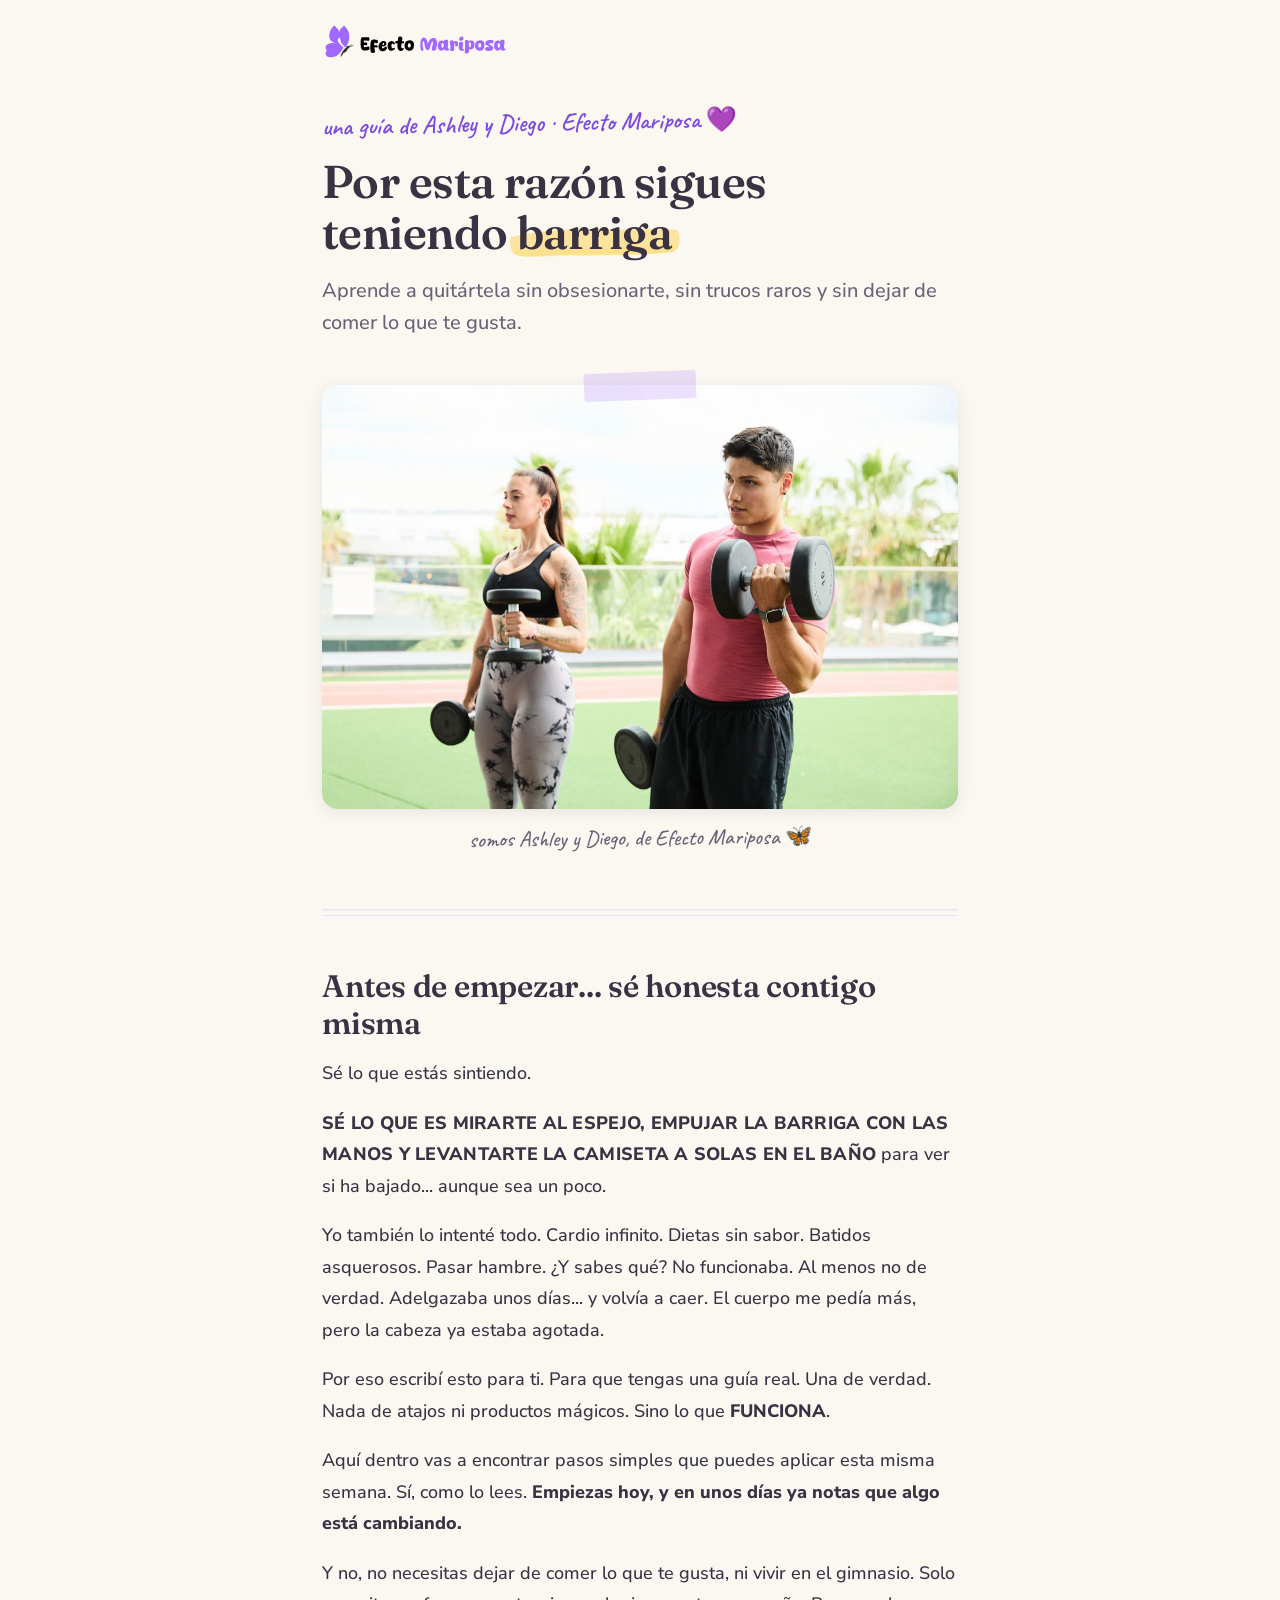
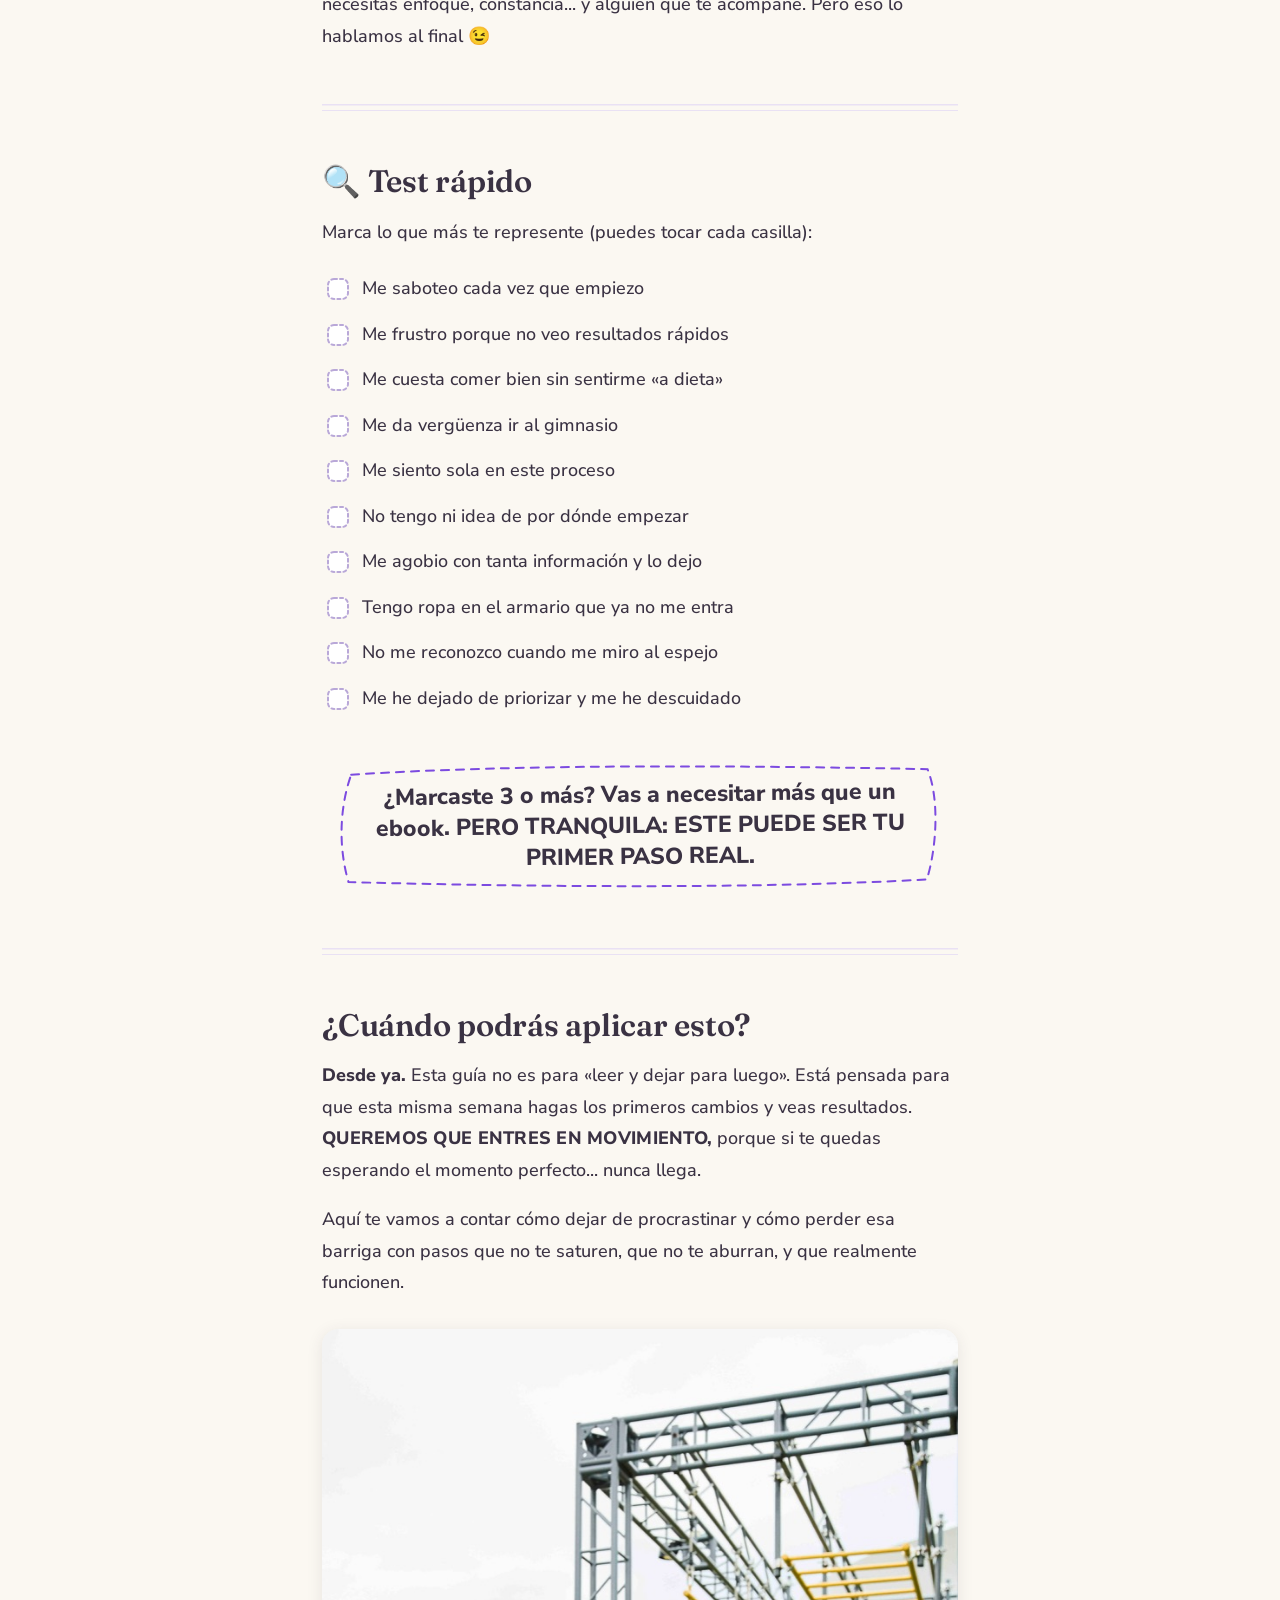
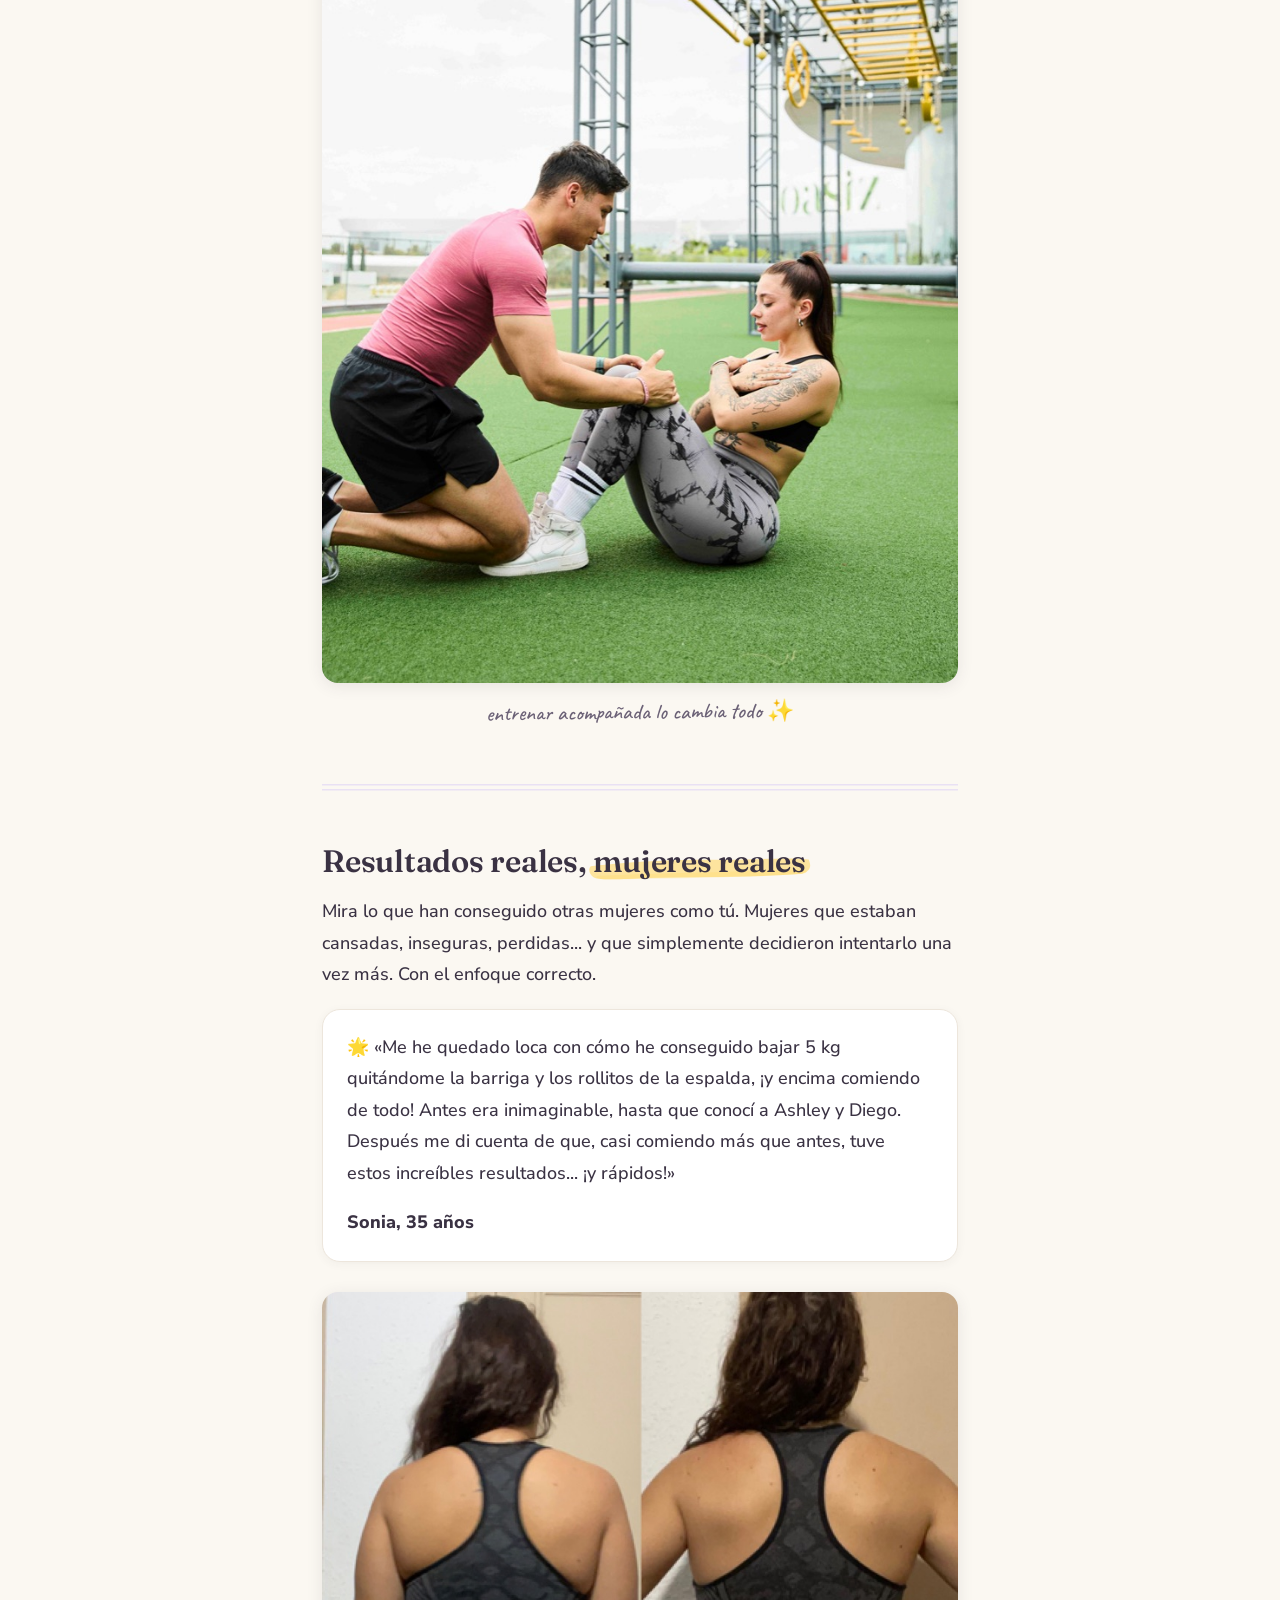
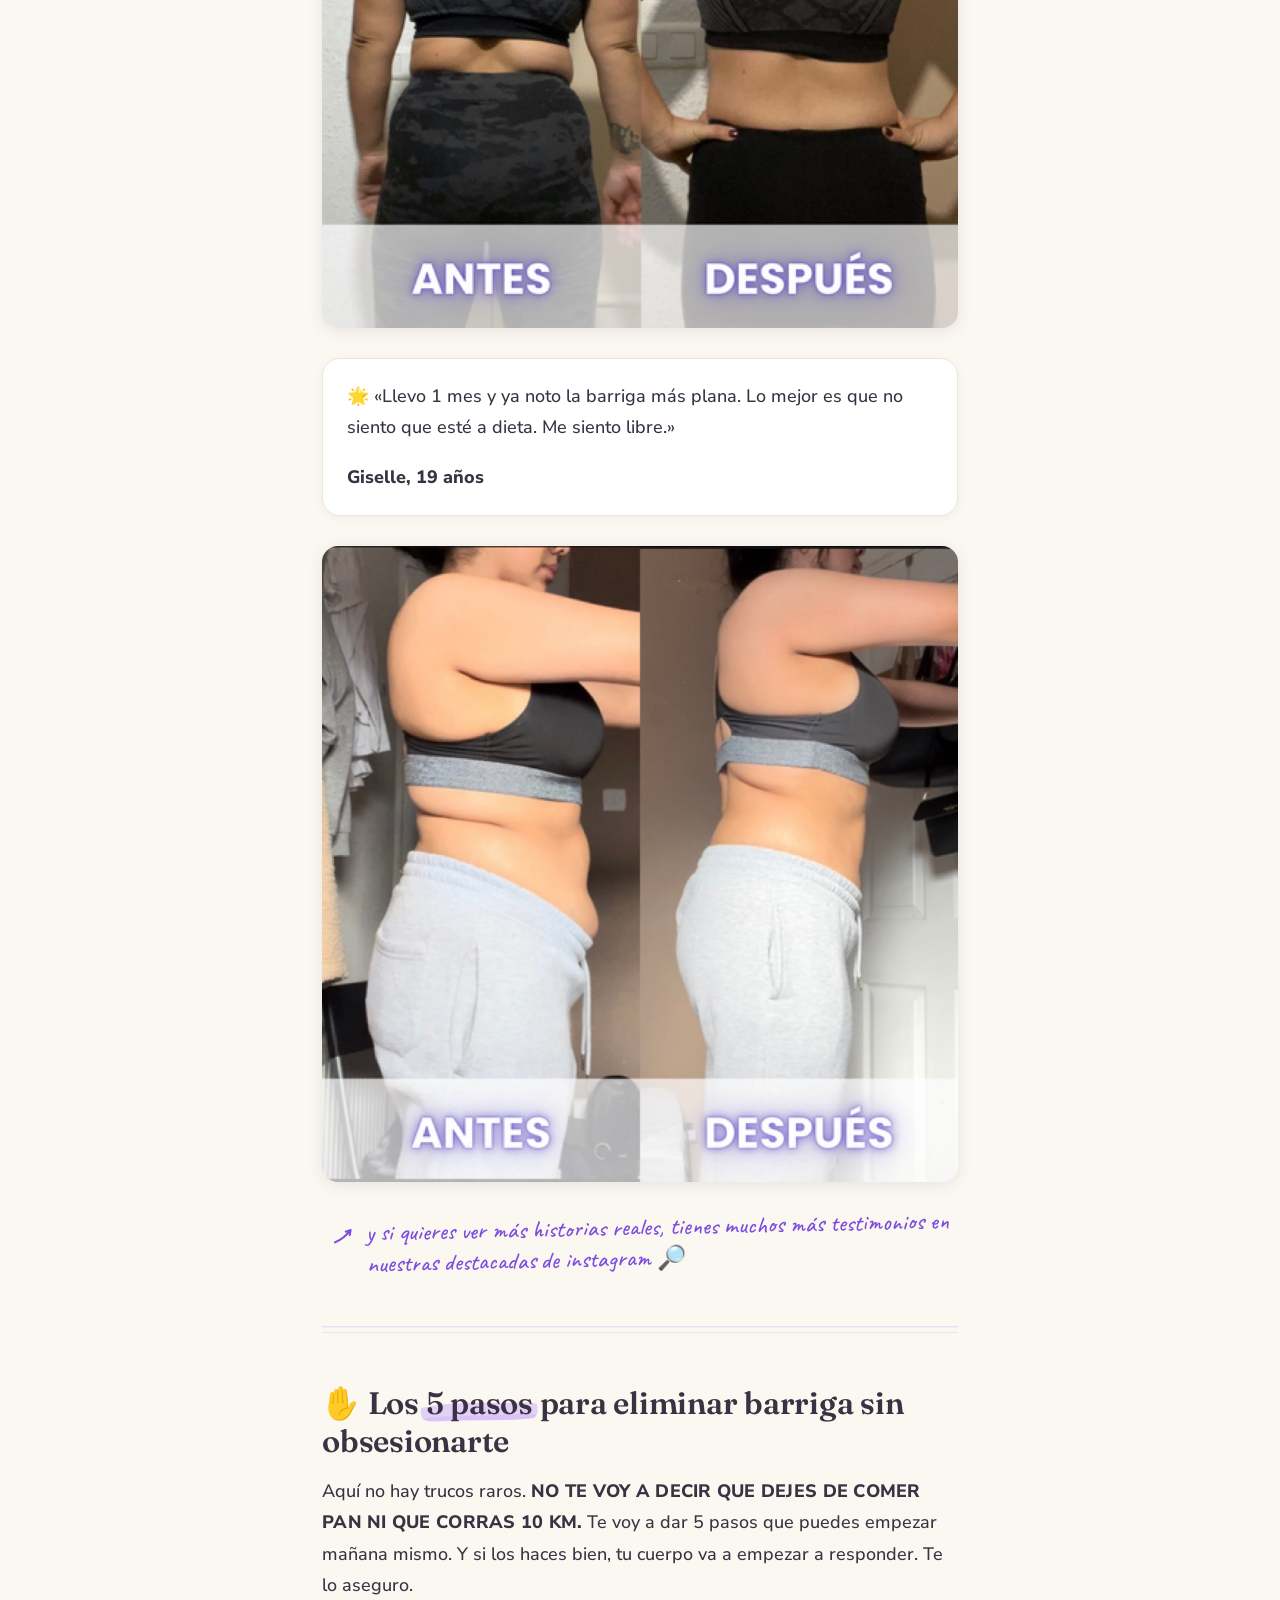
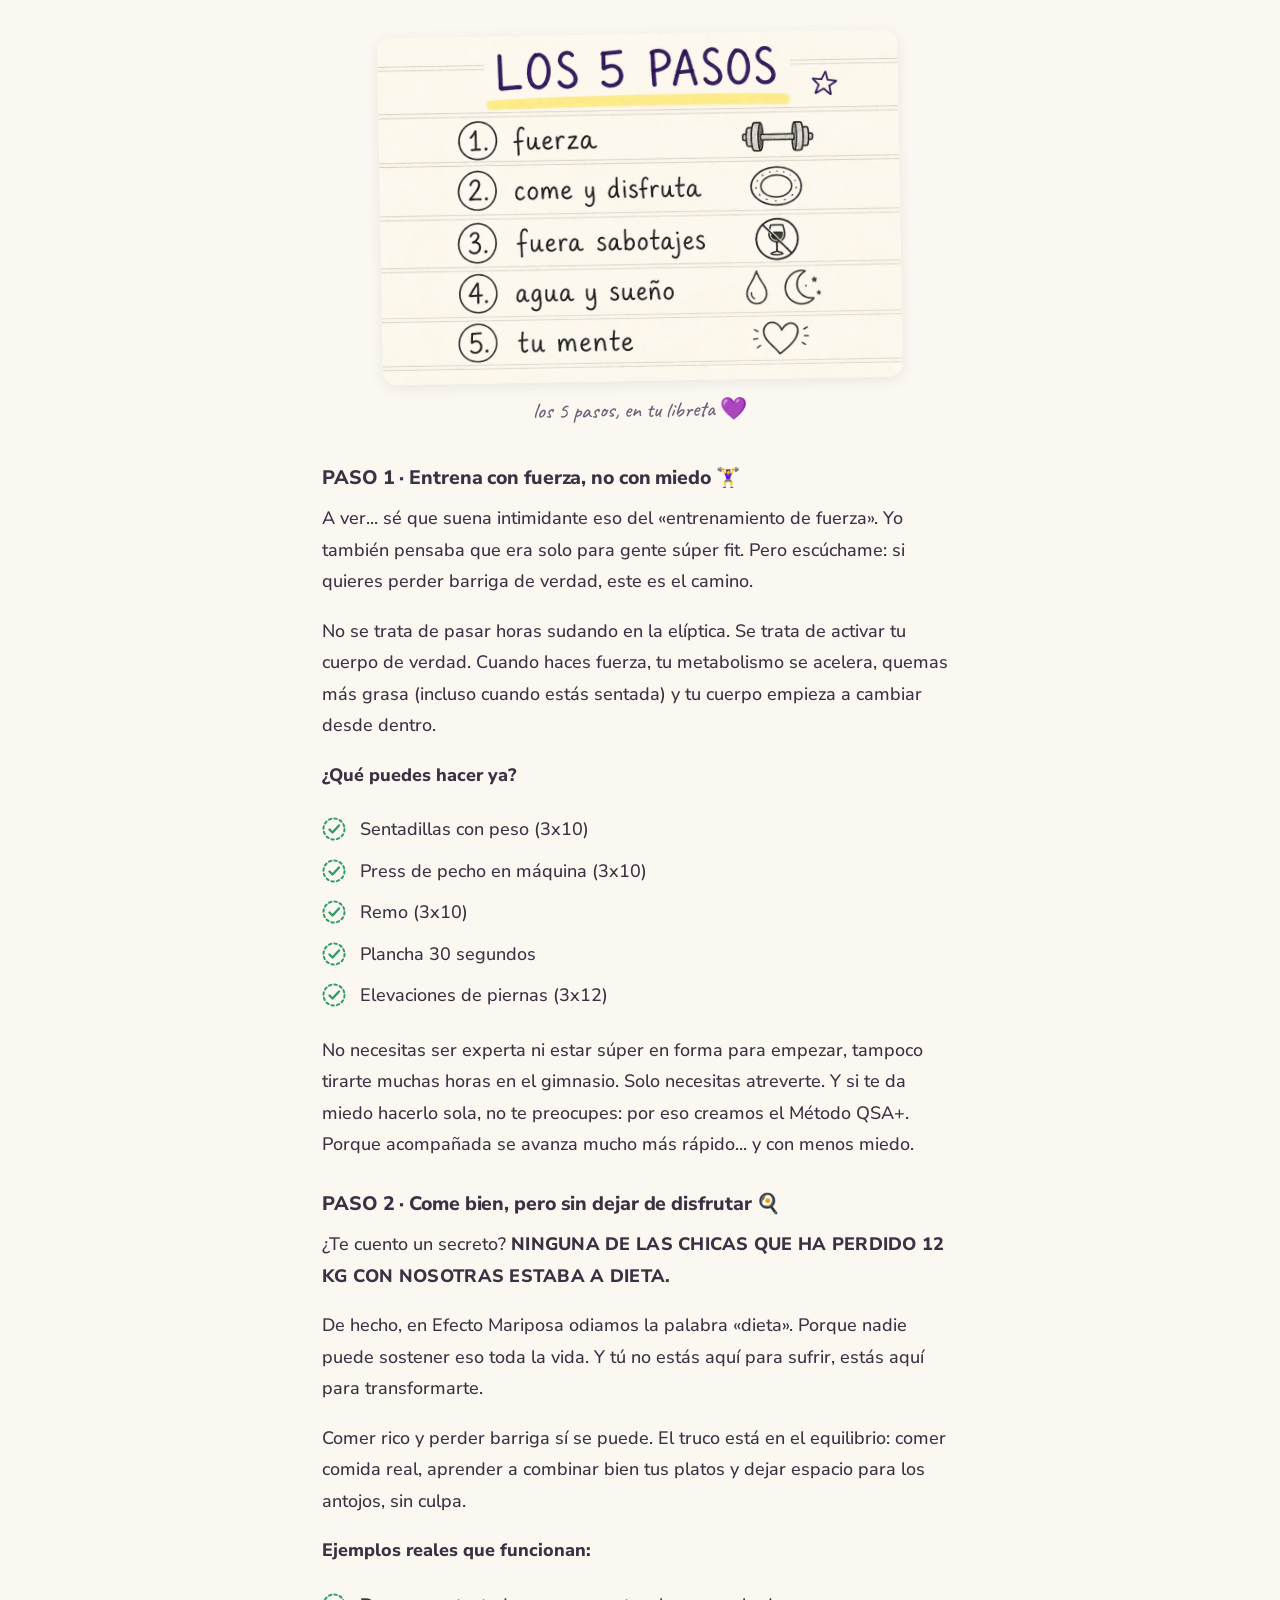
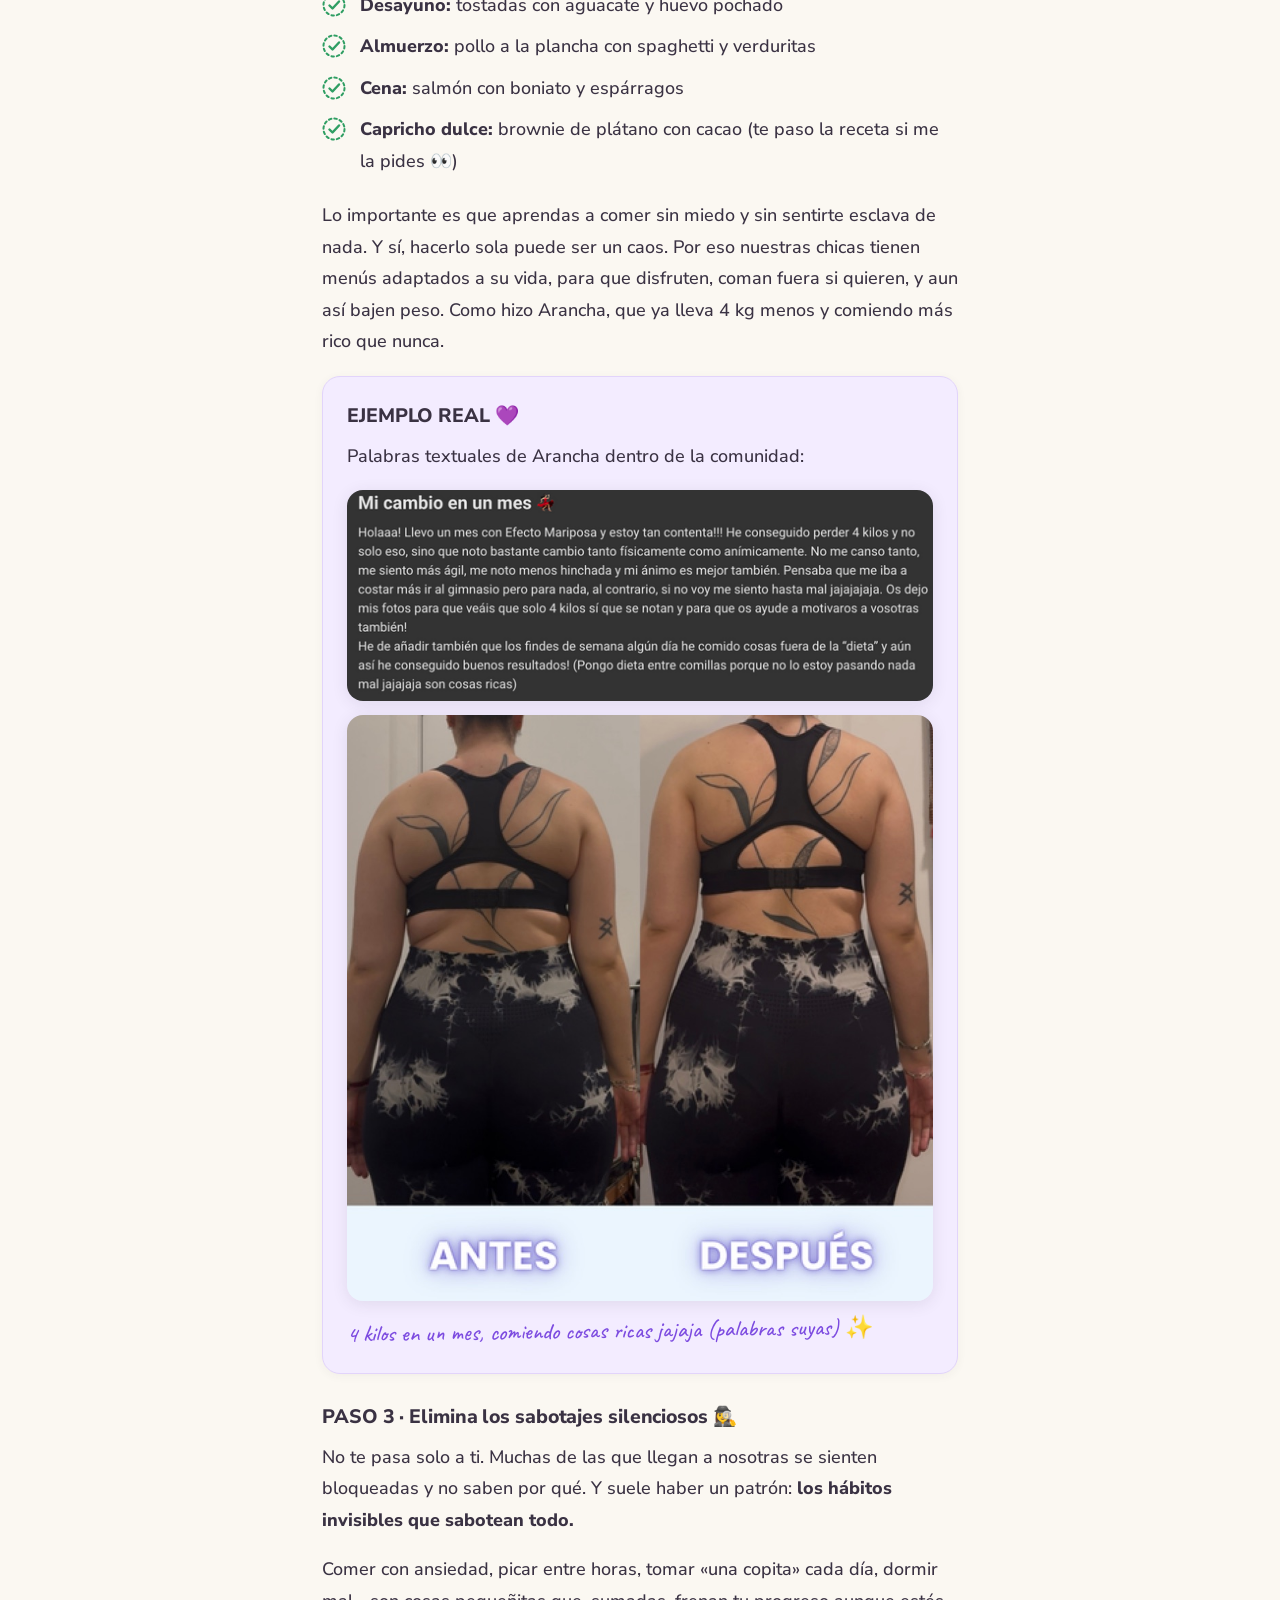
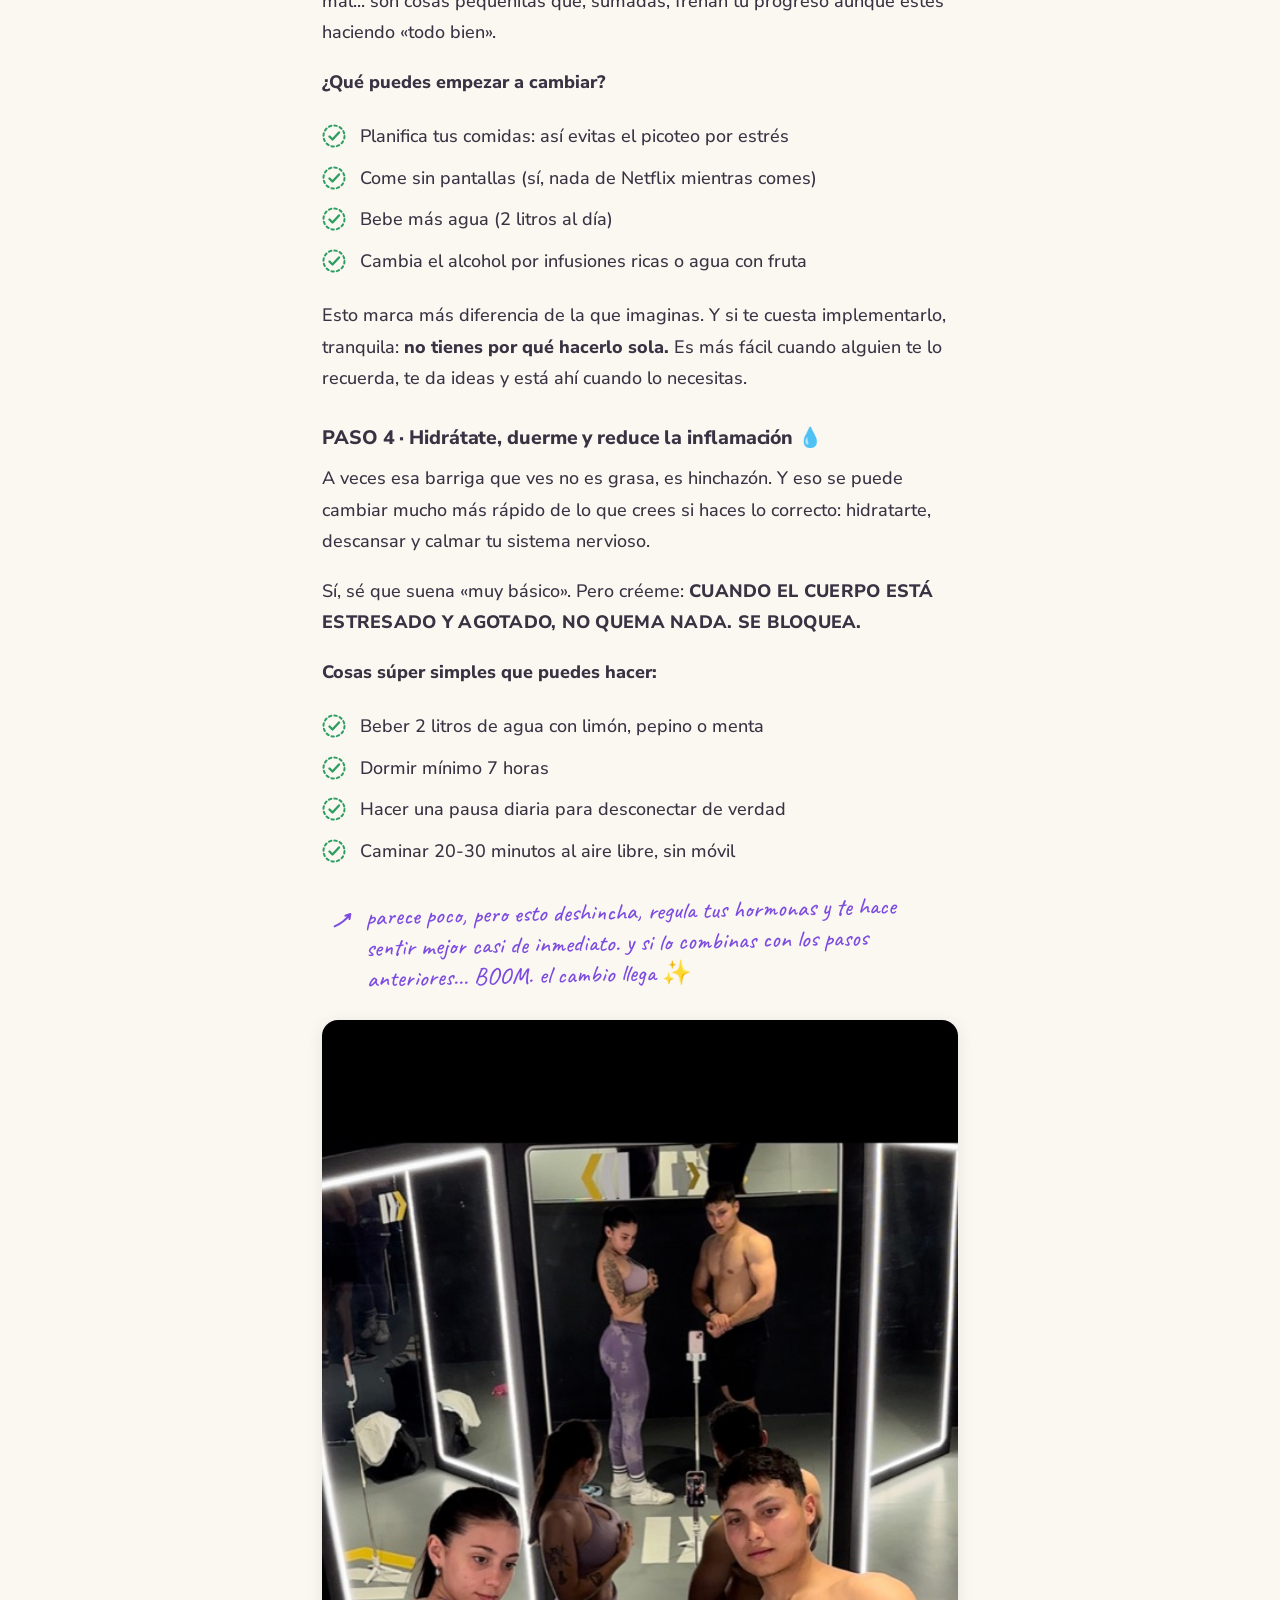
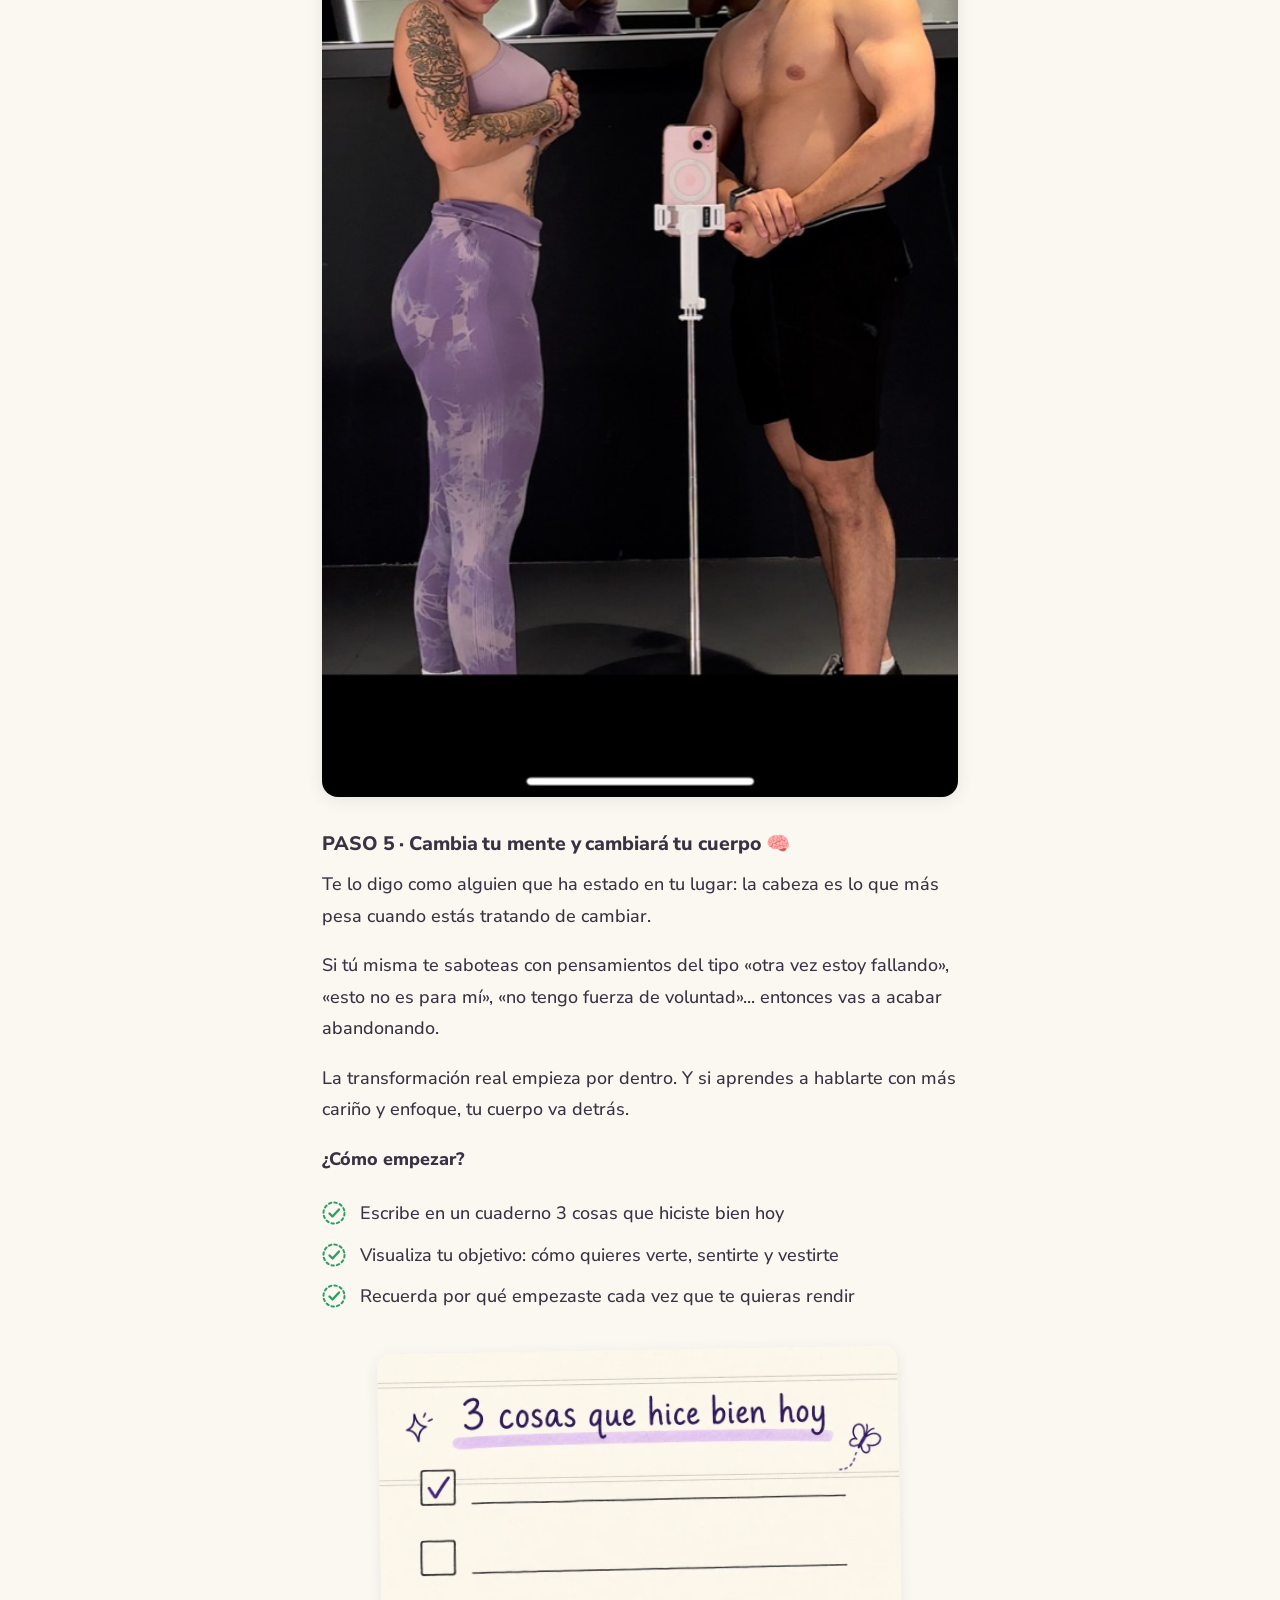
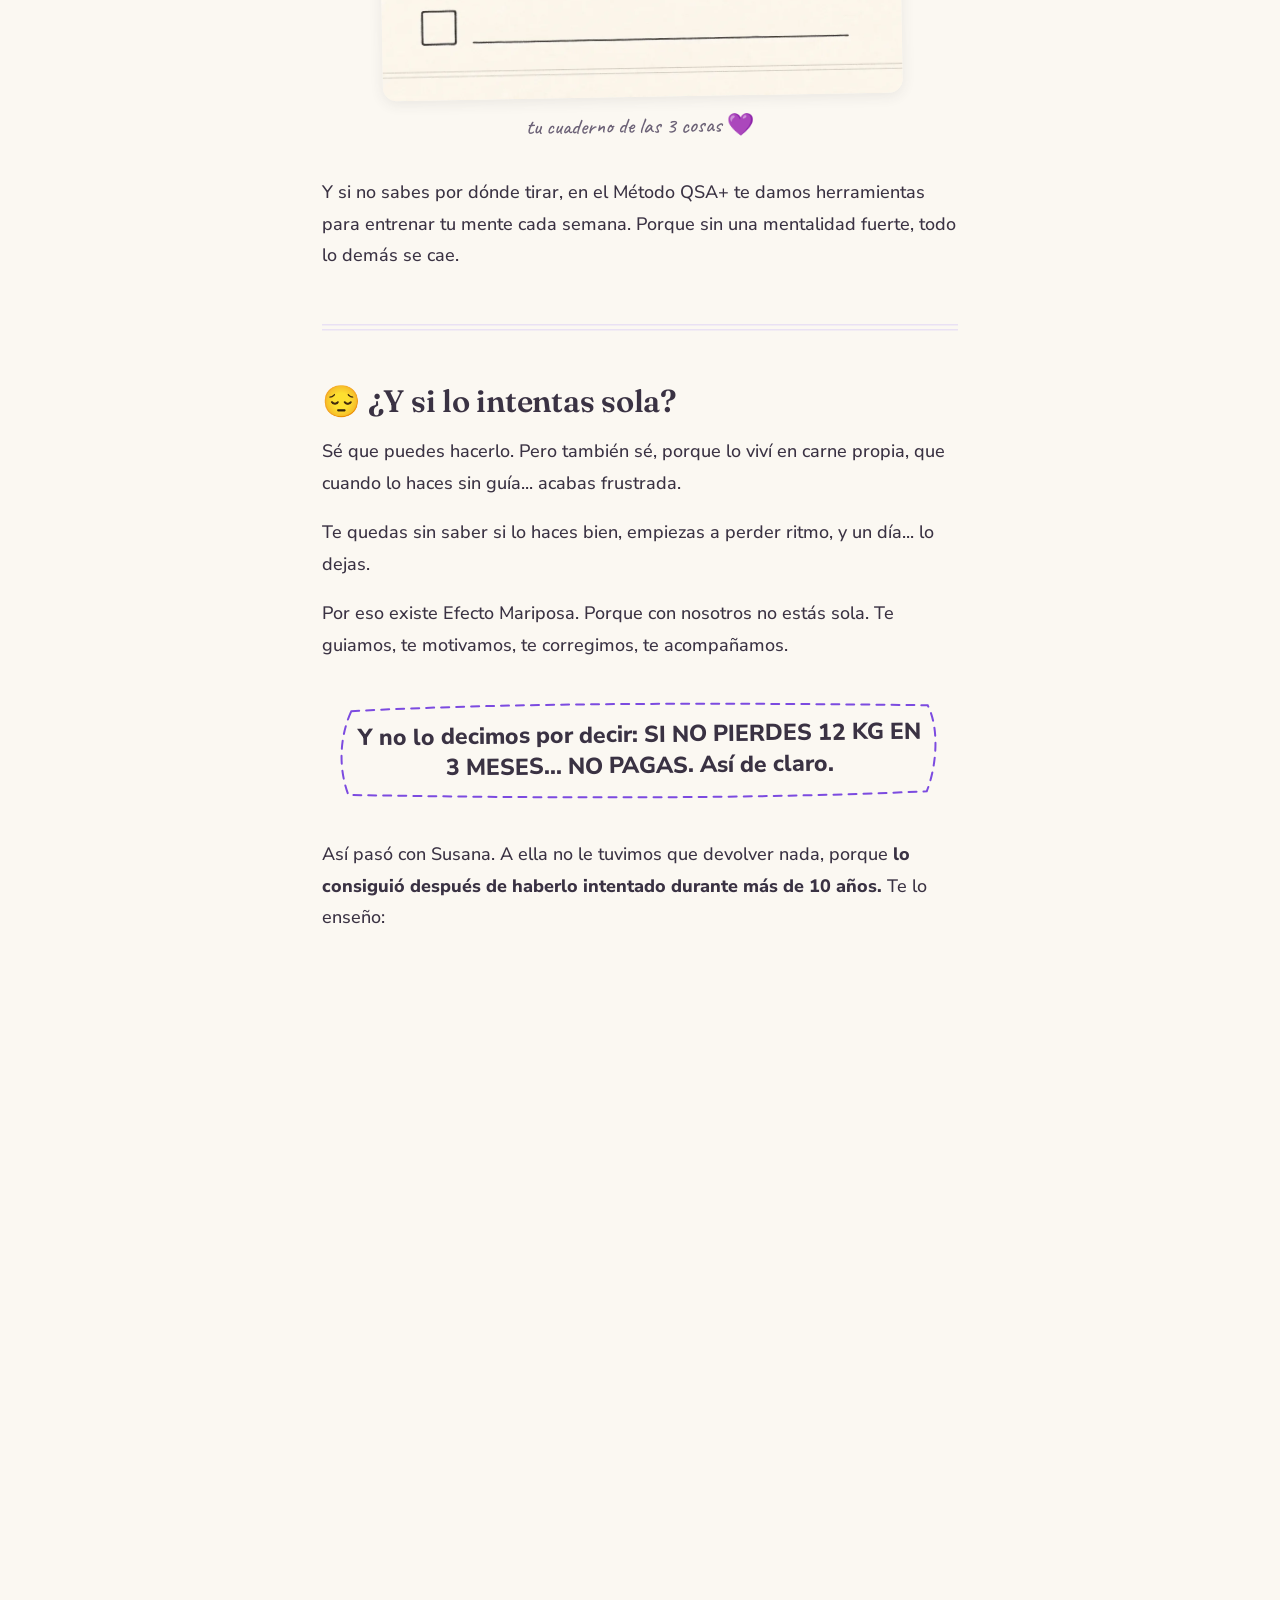
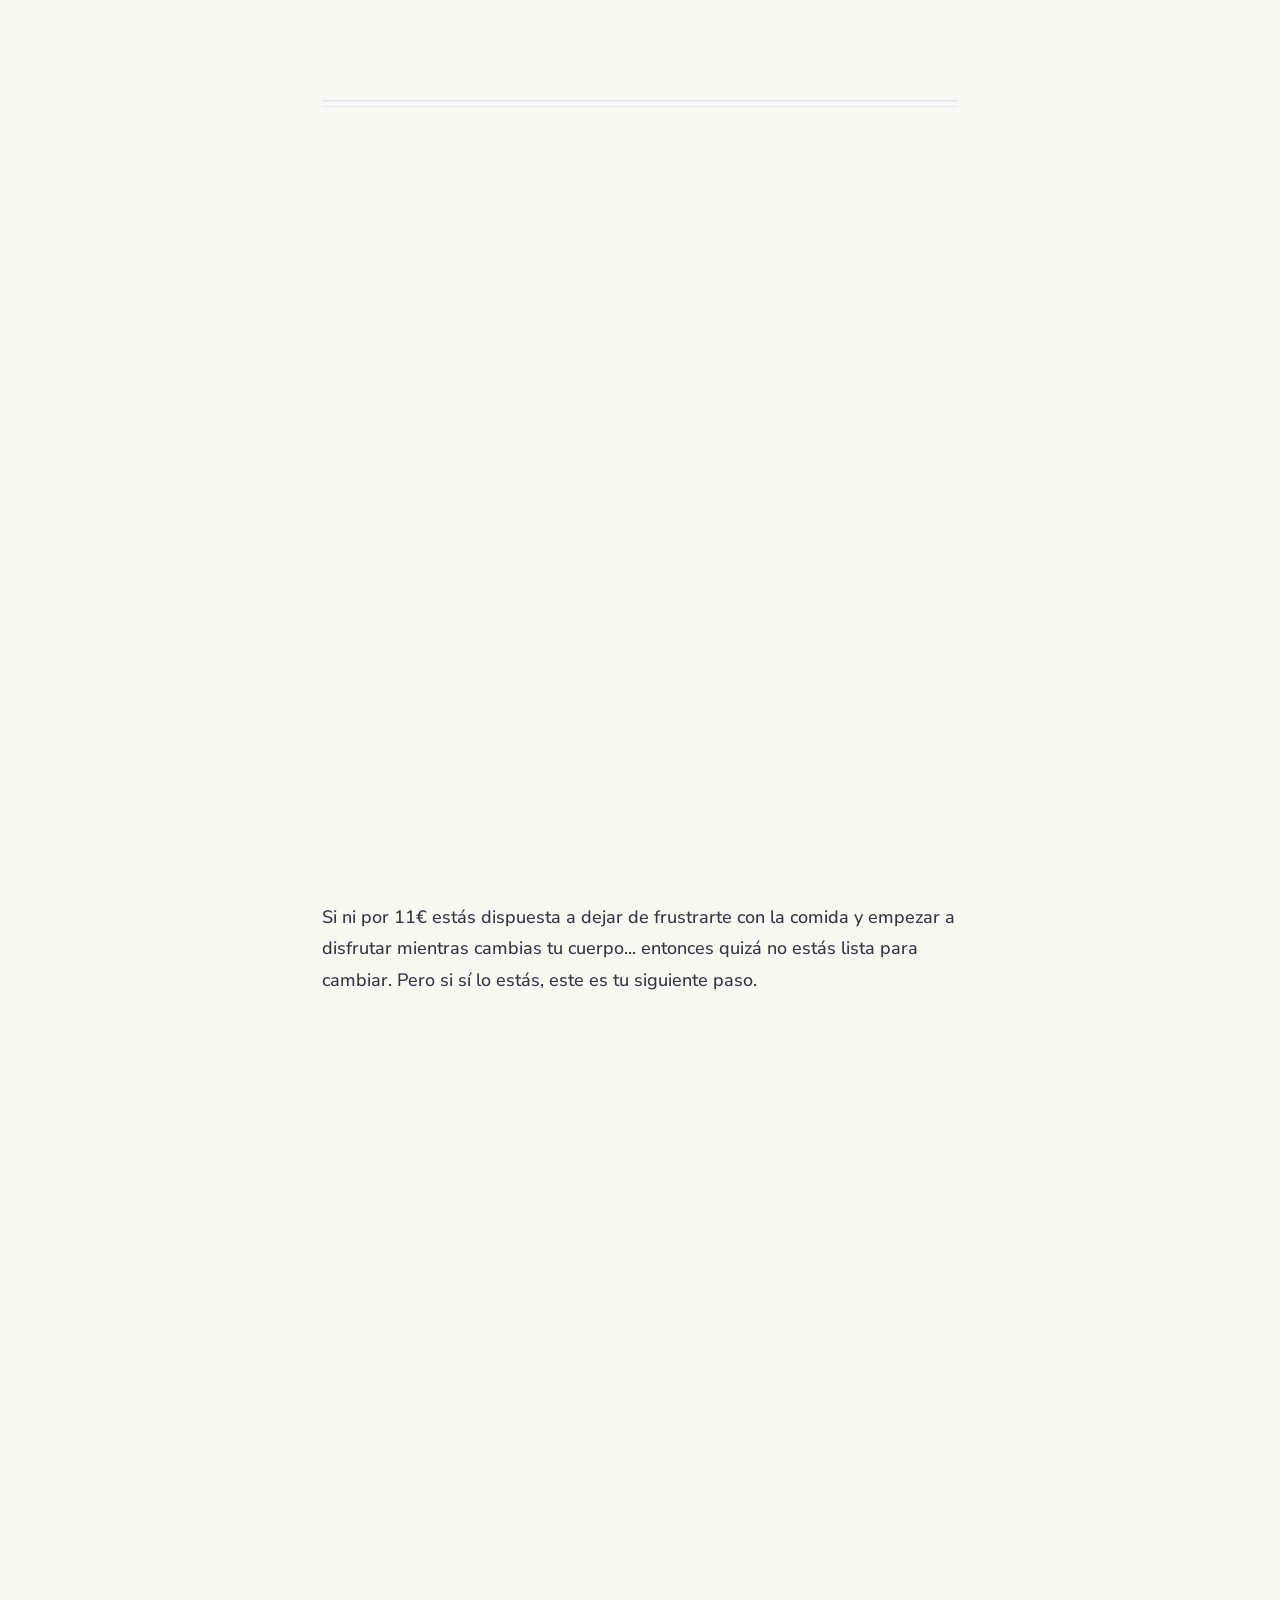
==== commit bba9e592: "Ilustraciones de libreta: 10 notas IA en WebP (originales PNG fuera del deploy) Co-Authored-By: Clau" ====
--- a/guia-barriga/index.html
+++ b/guia-barriga/index.html
@@ -110,8 +110,8 @@
     <p>Aquí no hay trucos raros. <span class="caps">NO TE VOY A DECIR QUE DEJES DE COMER PAN NI QUE CORRAS 10 KM.</span> Te voy a dar 5 pasos que puedes empezar mañana mismo. Y si los haces bien, tu cuerpo va a empezar a responder. Te lo aseguro.</p>
 
     <figure class="nota reveal">
-      <img src="../assets/notas/barriga-los-5-pasos.png" alt="Nota escrita a mano con los 5 pasos de la guía" loading="lazy" onerror="this.closest('figure').classList.add('pendiente')">
-      <span class="hueco"><b>aquí va un dibujito a mano ✏️</b><code>barriga-los-5-pasos.png</code></span>
+      <img src="../assets/notas/barriga-los-5-pasos.webp" alt="Nota escrita a mano con los 5 pasos de la guía" loading="lazy" onerror="this.closest('figure').classList.add('pendiente')">
+      <span class="hueco"><b>aquí va un dibujito a mano ✏️</b><code>barriga-los-5-pasos.webp</code></span>
       <figcaption>los 5 pasos, en tu libreta 💜</figcaption>
     </figure>
 
@@ -191,8 +191,8 @@
       <li>Recuerda por qué empezaste cada vez que te quieras rendir</li>
     </ul>
     <figure class="nota reveal">
-      <img src="../assets/notas/barriga-mente-cuaderno.png" alt="Cuaderno dibujado a mano con 3 cosas que hice bien hoy" loading="lazy" onerror="this.closest('figure').classList.add('pendiente')">
-      <span class="hueco"><b>aquí va un dibujito a mano ✏️</b><code>barriga-mente-cuaderno.png</code></span>
+      <img src="../assets/notas/barriga-mente-cuaderno.webp" alt="Cuaderno dibujado a mano con 3 cosas que hice bien hoy" loading="lazy" onerror="this.closest('figure').classList.add('pendiente')">
+      <span class="hueco"><b>aquí va un dibujito a mano ✏️</b><code>barriga-mente-cuaderno.webp</code></span>
       <figcaption>tu cuaderno de las 3 cosas 💜</figcaption>
     </figure>
     <p>Y si no sabes por dónde tirar, en el Método QSA+ te damos herramientas para entrenar tu mente cada semana. Porque sin una mentalidad fuerte, todo lo demás se cae.</p>
